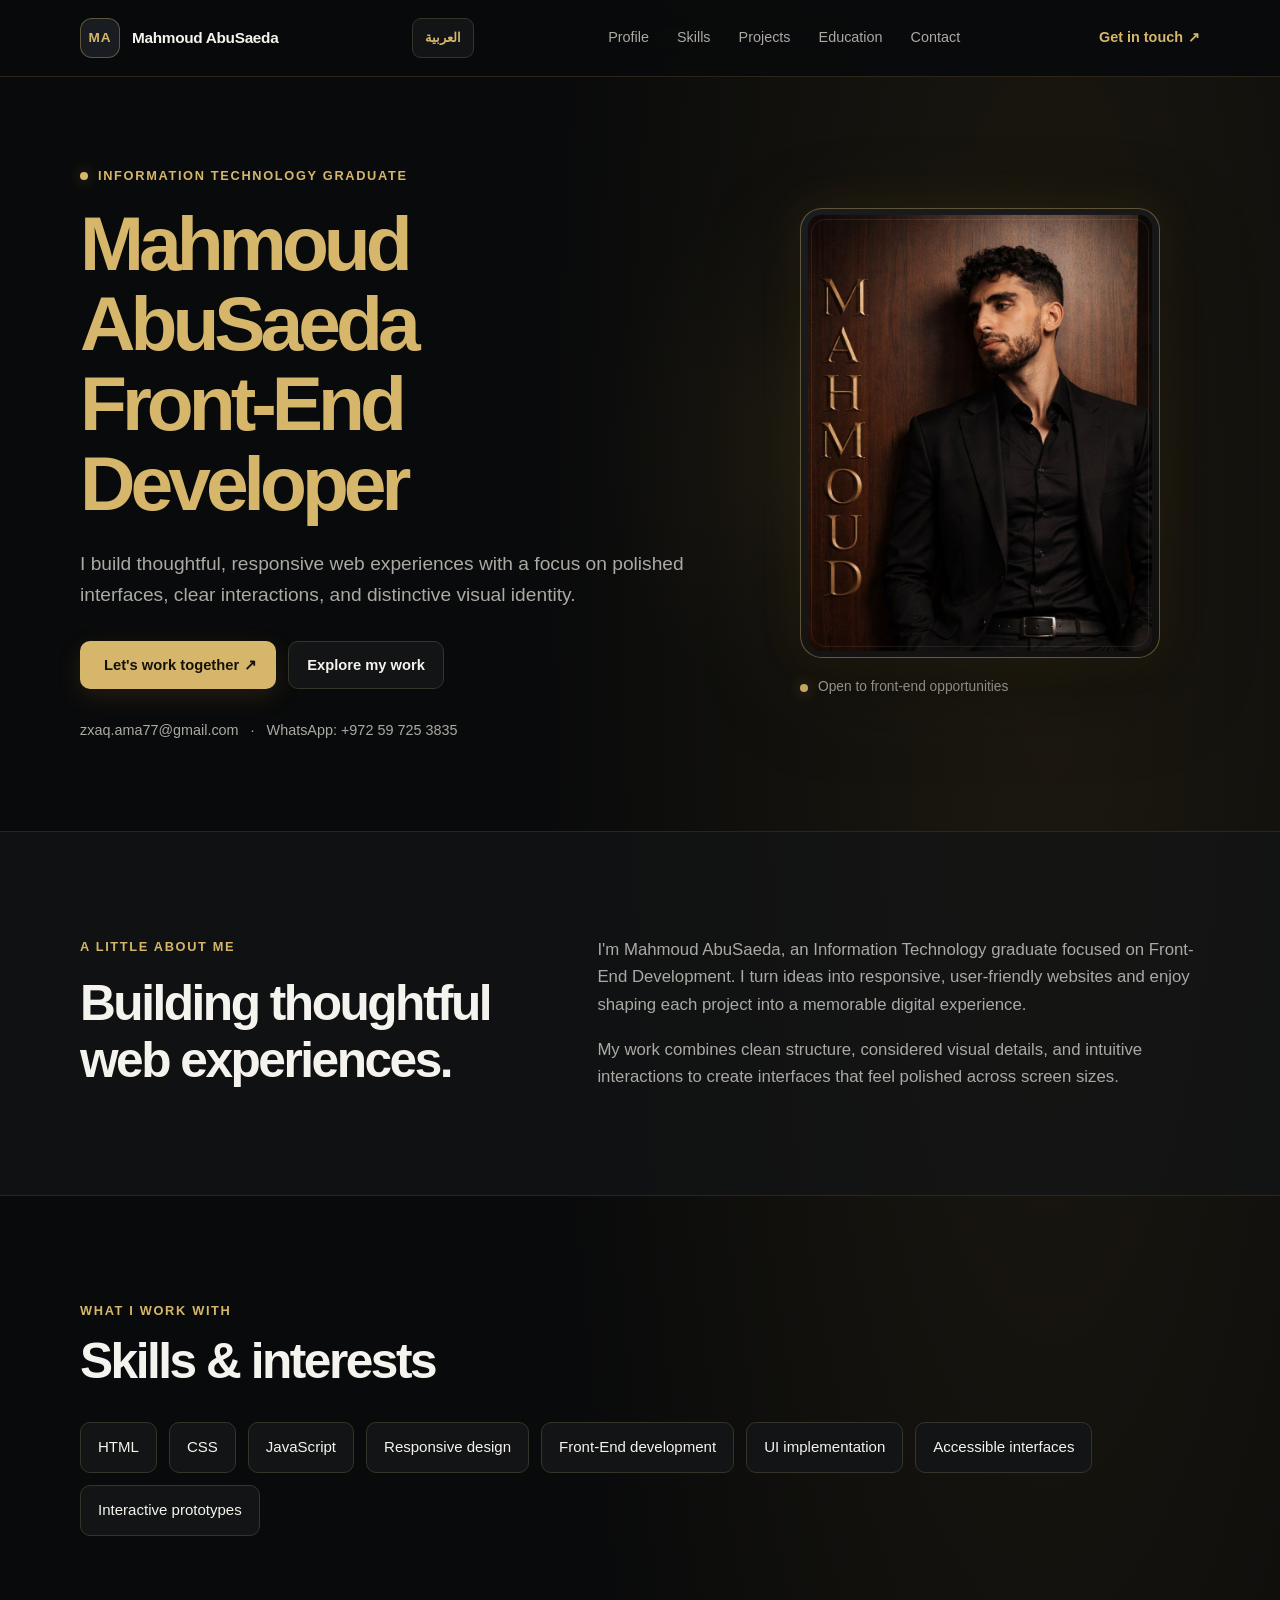
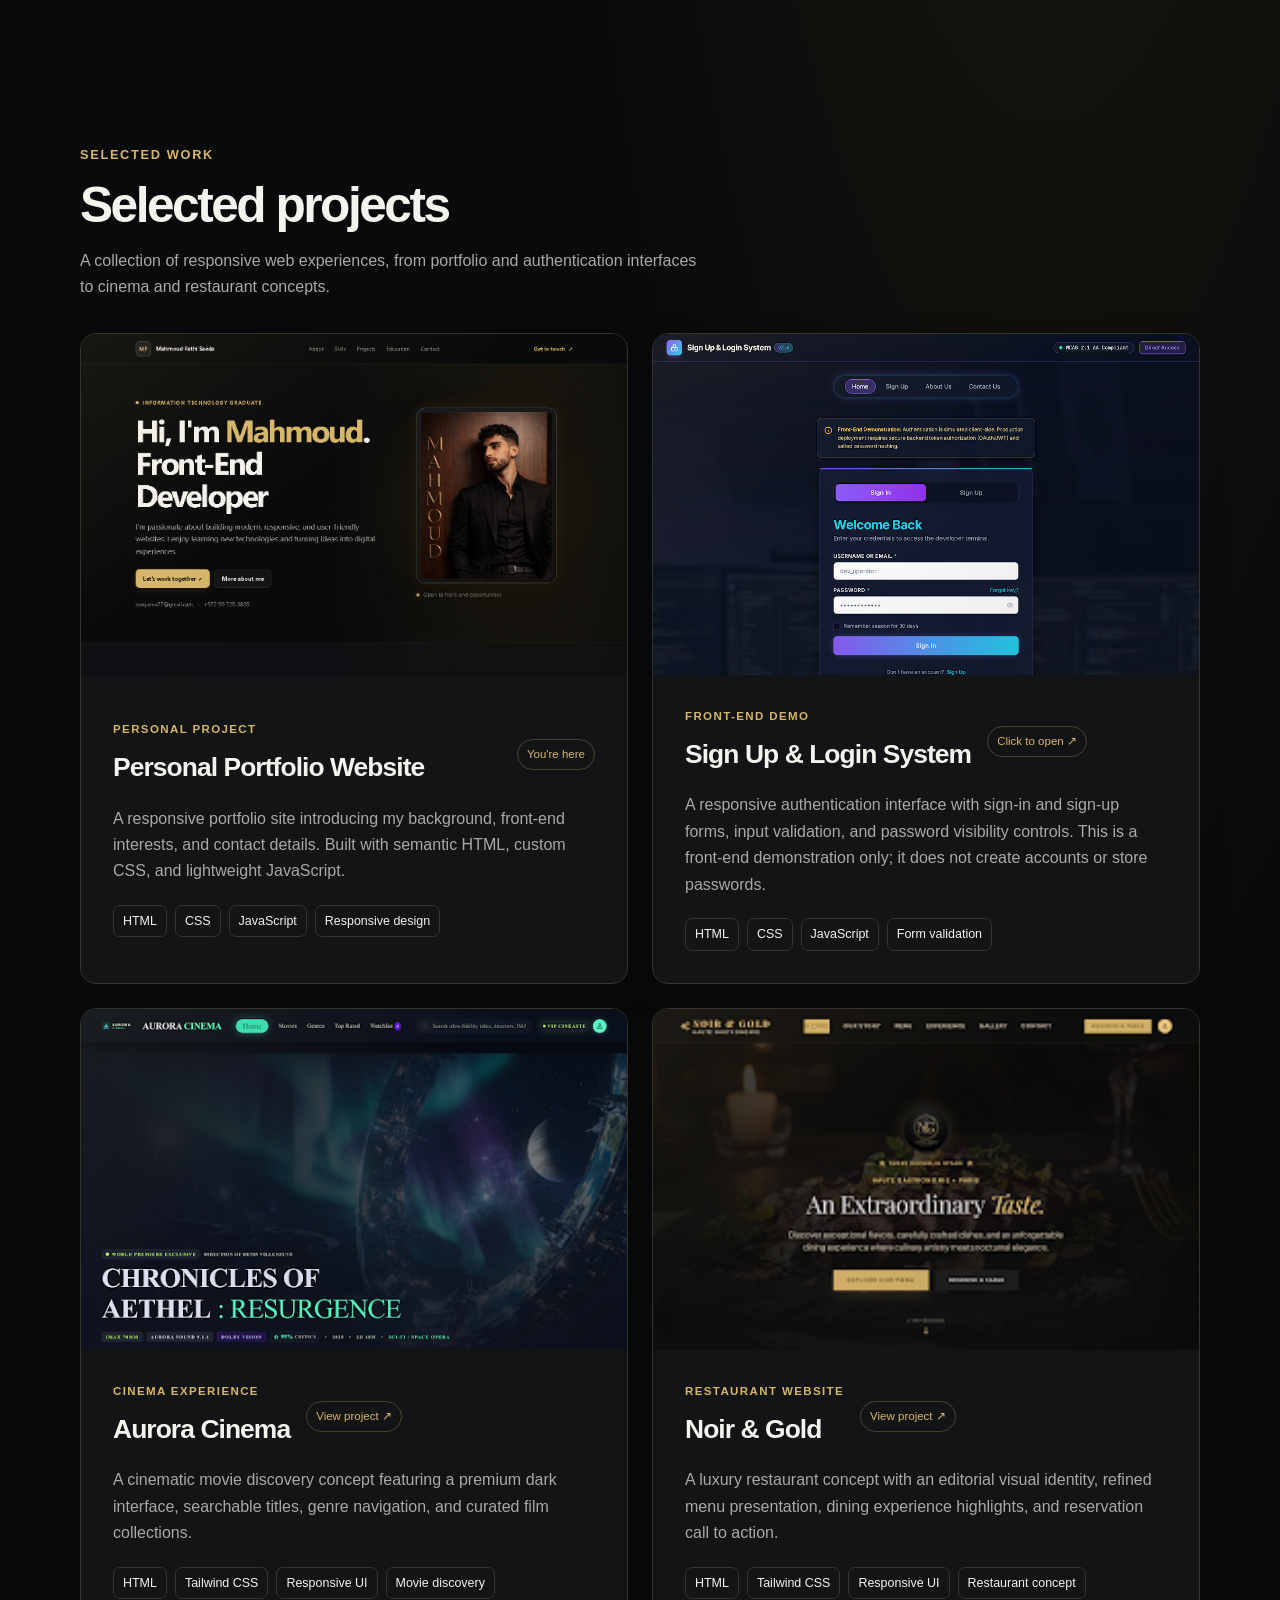
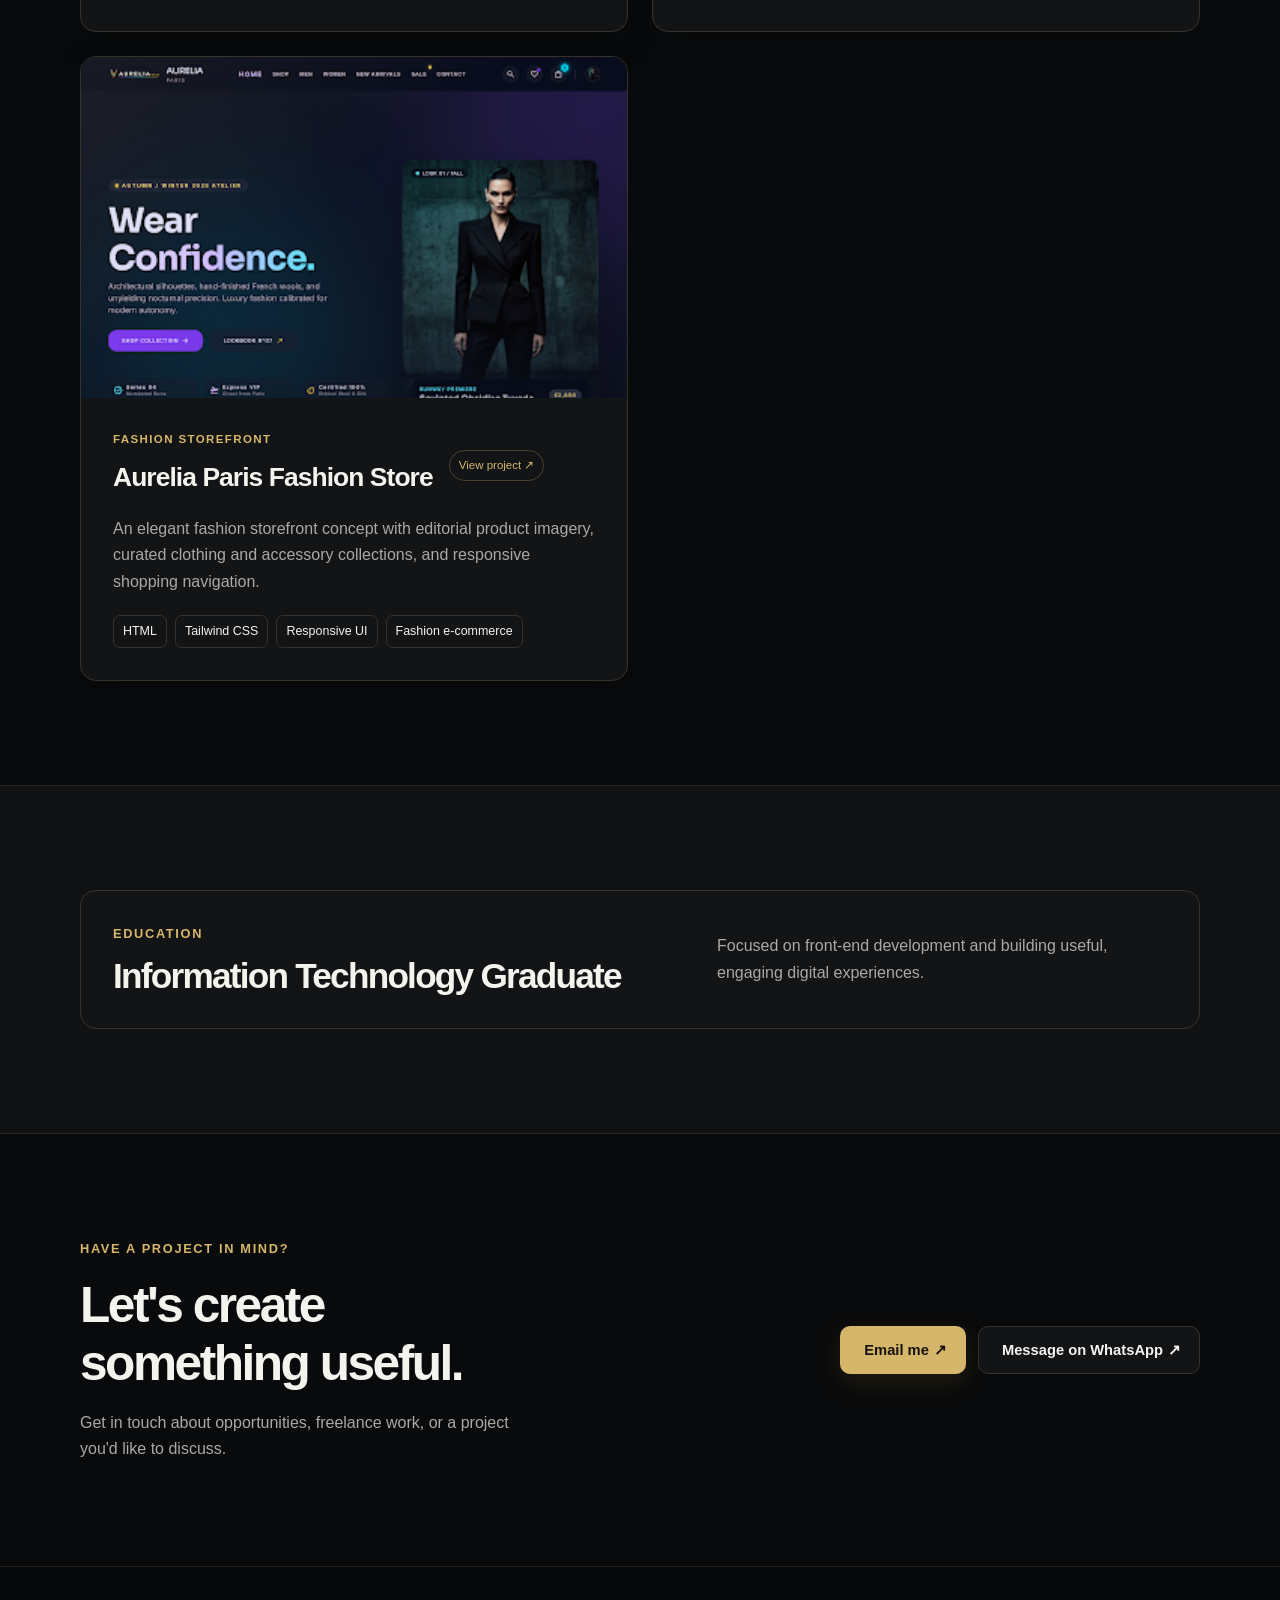
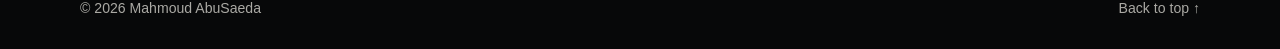
==== index.html @ c434eb02 "Add files via upload" ====
<!DOCTYPE html>
<html lang="en">
<head>
  <meta charset="utf-8">
  <meta name="viewport" content="width=device-width, initial-scale=1">
  <meta name="description" content="Portfolio and CV of Mahmoud AbuSaeda, Information Technology graduate and front-end developer.">
  <link rel="canonical" href="./">
  <meta name="theme-color" content="#090a0b">
  <title>Mahmoud AbuSaeda | Front-End Developer &amp; CV</title>
  <link rel="stylesheet" href="styles.css">
  <script src="script.js" defer></script>
</head>
<body>
  <header class="site-header">
    <div class="container header-content">
      <a class="brand" href="#home" aria-label="Mahmoud AbuSaeda, home">
        <span class="brand-mark">MA</span>
        <span class="brand-name">Mahmoud AbuSaeda</span>
      </a>

      <button class="language-toggle" id="language-toggle" type="button" aria-label="Switch language to Arabic" aria-pressed="false">العربية</button>

      <button class="menu-toggle" type="button" aria-expanded="false" aria-controls="site-navigation">
        <span class="menu-toggle-label" data-i18n="menu">Menu</span>
      </button>

      <nav class="site-navigation" id="site-navigation" aria-label="Main navigation" data-i18n-aria="navLabel">
        <a href="#about" data-i18n="navProfile">Profile</a>
        <a href="#skills" data-i18n="navSkills">Skills</a>
        <a href="#projects" data-i18n="navProjects">Projects</a>
        <a href="#education" data-i18n="navEducation">Education</a>
        <a href="#contact" data-i18n="navContact">Contact</a>
      </nav>
      <a class="header-contact" href="mailto:zxaq.ama77@gmail.com"><span data-i18n="getInTouch">Get in touch</span><span aria-hidden="true">↗</span></a>
    </div>
  </header>

  <main>
    <section class="hero section" id="home">
      <div class="container hero-layout">
        <div class="hero-copy">
          <p class="eyebrow"><span class="status-dot"></span><span data-i18n="heroEyebrow">Information Technology Graduate</span></p>
          <h1><span data-i18n="heroName">Mahmoud</span> <span data-i18n="heroSurname">AbuSaeda</span><br><span data-i18n="heroRole">Front-End Developer</span></h1>
          <p class="hero-intro">
            <span data-i18n="heroIntro">I build thoughtful, responsive web experiences with a focus on polished interfaces, clear interactions, and distinctive visual identity.</span>
          </p>
          <div class="hero-actions">
            <a class="button button-primary" href="#contact"><span data-i18n="workTogether">Let's work together</span><span aria-hidden="true">↗</span></a>
            <a class="button button-secondary" href="#projects" data-i18n="exploreWork">Explore my work</a>
          </div>
          <div class="hero-contact-links" aria-label="Contact links" data-i18n-aria="contactLinks">
            <a href="mailto:zxaq.ama77@gmail.com">zxaq.ama77@gmail.com</a>
            <span aria-hidden="true">·</span>
            <a href="https://wa.me/972597253835" target="_blank" rel="noopener noreferrer"><span data-i18n="whatsapp">WhatsApp</span>: +972 59 725 3835</a>
          </div>
        </div>

        <figure class="portrait" data-reveal>
          <div class="portrait-frame" data-image-motion>
            <img src="img/mahmoud2.jpg" alt="Portrait of Mahmoud AbuSaeda" fetchpriority="high">
          </div>
          <figcaption><span class="status-dot"></span><span data-i18n="availability">Open to front-end opportunities</span></figcaption>
        </figure>
      </div>
    </section>

    <section class="section about-section" id="about">
      <div class="container content-grid">
        <div>
          <p class="eyebrow" data-i18n="aboutEyebrow">A little about me</p>
          <h2 data-i18n="aboutHeading">Building thoughtful web experiences.</h2>
        </div>
        <div class="about-copy">
          <p data-i18n="aboutFirst">
            I'm Mahmoud AbuSaeda, an Information Technology graduate focused on
            Front-End Development. I turn ideas into responsive, user-friendly
            websites and enjoy shaping each project into a memorable digital experience.
          </p>
          <p data-i18n="aboutSecond">
            My work combines clean structure, considered visual details, and intuitive
            interactions to create interfaces that feel polished across screen sizes.
          </p>
        </div>
      </div>
    </section>

    <section class="section skills-section" id="skills">
      <div class="container">
        <div class="section-heading">
          <p class="eyebrow" data-i18n="skillsEyebrow">What I work with</p>
          <h2 data-i18n="skillsHeading">Skills &amp; interests</h2>
        </div>
        <div class="skill-list" aria-label="Skills" data-i18n-aria="skillsLabel">
          <span>HTML</span>
          <span>CSS</span>
          <span>JavaScript</span>
          <span>Responsive design</span>
          <span>Front-End development</span>
          <span>UI implementation</span>
          <span>Accessible interfaces</span>
          <span>Interactive prototypes</span>
        </div>
      </div>
    </section>

    <section class="section projects-section" id="projects">
      <div class="container">
        <div class="section-heading">
          <p class="eyebrow" data-i18n="projectsEyebrow">Selected work</p>
          <h2 data-i18n="projectsHeading">Selected projects</h2>
          <p class="section-intro" data-i18n="projectsIntro">A collection of responsive web experiences, from portfolio and authentication interfaces to cinema and restaurant concepts.</p>
        </div>
        <div class="projects-grid">
          <article class="project-card">
            <div class="project-preview" data-image-motion data-reveal>
              <img class="project-image" src="img/portfolio-preview.png" alt="Screenshot of Mahmoud's personal portfolio website" loading="lazy">
            </div>
            <div class="project-details">
              <div class="project-title-row">
                <div>
                  <p class="project-label" data-i18n="portfolioLabel">PERSONAL PROJECT</p>
                  <h3 data-i18n="portfolioTitle">Personal Portfolio Website</h3>
                </div>
                <span class="project-status" data-i18n="portfolioStatus">You're here</span>
              </div>
              <p data-i18n="portfolioDescription">
                A responsive portfolio site introducing my background, front-end interests,
                and contact details. Built with semantic HTML, custom CSS, and lightweight JavaScript.
              </p>
              <ul class="project-tags" aria-label="Technologies">
                <li>HTML</li>
                <li>CSS</li>
                <li>JavaScript</li>
                <li>Responsive design</li>
              </ul>
            </div>
          </article>

          <a class="project-card project-link" href="Sign/code.html" target="_blank" rel="noopener noreferrer" aria-label="Open the sign up and login system demo">
            <div class="project-preview" data-image-motion data-reveal>
              <img class="project-image" src="Sign/screen.png" alt="Screenshot of the sign up and login system interface" loading="lazy">
            </div>
            <div class="project-details">
              <div class="project-title-row">
                <div>
                  <p class="project-label" data-i18n="authLabel">FRONT-END DEMO</p>
                  <h3 data-i18n="authTitle">Sign Up &amp; Login System</h3>
                </div>
                <span class="project-status" data-i18n="openProject">Click to open ↗</span>
              </div>
              <p data-i18n="authDescription">
                A responsive authentication interface with sign-in and sign-up forms,
                input validation, and password visibility controls. This is a front-end
                demonstration only; it does not create accounts or store passwords.
              </p>
              <ul class="project-tags" aria-label="Technologies">
                <li>HTML</li>
                <li>CSS</li>
                <li>JavaScript</li>
                <li>Form validation</li>
              </ul>
            </div>
          </a>

          <a class="project-card project-link" href="Films/code.html" target="_blank" rel="noopener noreferrer" aria-label="Open the Aurora Cinema project">
            <div class="project-preview" data-image-motion data-reveal>
              <img class="project-image" src="Films/screen.png" alt="Screenshot of the Aurora Cinema movie discovery interface" loading="lazy">
            </div>
            <div class="project-details">
              <div class="project-title-row">
                <div>
                  <p class="project-label" data-i18n="cinemaLabel">CINEMA EXPERIENCE</p>
                  <h3 data-i18n="cinemaTitle">Aurora Cinema</h3>
                </div>
                <span class="project-status" data-i18n="viewProject">View project ↗</span>
              </div>
              <p data-i18n="cinemaDescription">
                A cinematic movie discovery concept featuring a premium dark interface,
                searchable titles, genre navigation, and curated film collections.
              </p>
              <ul class="project-tags" aria-label="Technologies">
                <li>HTML</li>
                <li>Tailwind CSS</li>
                <li>Responsive UI</li>
                <li>Movie discovery</li>
              </ul>
            </div>
          </a>

          <a class="project-card project-link" href="Resturant/noir_gold_world_class_luxury_haute_gastronomie/code.html" target="_blank" rel="noopener noreferrer" aria-label="Open the Noir and Gold restaurant project">
            <div class="project-preview" data-image-motion data-reveal>
              <img class="project-image" src="Resturant/noir_gold_world_class_luxury_haute_gastronomie/screen.png" alt="Screenshot of the Noir and Gold restaurant website" loading="lazy">
            </div>
            <div class="project-details">
              <div class="project-title-row">
                <div>
                  <p class="project-label" data-i18n="restaurantLabel">RESTAURANT WEBSITE</p>
                  <h3 data-i18n="restaurantTitle">Noir &amp; Gold</h3>
                </div>
                <span class="project-status" data-i18n="viewProject">View project ↗</span>
              </div>
              <p data-i18n="restaurantDescription">
                A luxury restaurant concept with an editorial visual identity,
                refined menu presentation, dining experience highlights, and reservation call to action.
              </p>
              <ul class="project-tags" aria-label="Technologies">
                <li>HTML</li>
                <li>Tailwind CSS</li>
                <li>Responsive UI</li>
                <li>Restaurant concept</li>
              </ul>
            </div>
          </a>

          <a class="project-card project-link" href="Online%20Clothing%20Store/aurelia_paris_haute_couture_luxury_fashion/code.html" target="_blank" rel="noopener noreferrer" aria-label="Open the Aurelia Paris fashion store project">
            <div class="project-preview" data-image-motion data-reveal>
              <img class="project-image" src="Online%20Clothing%20Store/aurelia_paris_haute_couture_luxury_fashion/screen.png" alt="Screenshot of the Aurelia Paris fashion storefront" loading="lazy">
            </div>
            <div class="project-details">
              <div class="project-title-row">
                <div>
                  <p class="project-label" data-i18n="fashionLabel">FASHION STOREFRONT</p>
                  <h3 data-i18n="fashionTitle">Aurelia Paris Fashion Store</h3>
                </div>
                <span class="project-status" data-i18n="viewProject">View project ↗</span>
              </div>
              <p data-i18n="fashionDescription">
                An elegant fashion storefront concept with editorial product imagery,
                curated clothing and accessory collections, and responsive shopping navigation.
              </p>
              <ul class="project-tags" aria-label="Technologies">
                <li>HTML</li>
                <li>Tailwind CSS</li>
                <li>Responsive UI</li>
                <li>Fashion e-commerce</li>
              </ul>
            </div>
          </a>
        </div>
      </div>
    </section>

    <section class="section education-section" id="education">
      <div class="container education-card">
        <div>
          <p class="eyebrow" data-i18n="educationEyebrow">Education</p>
          <h2 data-i18n="educationHeading">Information Technology Graduate</h2>
        </div>
        <p data-i18n="educationDescription">Focused on front-end development and building useful, engaging digital experiences.</p>
      </div>
    </section>

    <section class="section contact-section" id="contact">
      <div class="container contact-layout">
        <div>
          <p class="eyebrow" data-i18n="contactEyebrow">Have a project in mind?</p>
          <h2 data-i18n="contactHeading">Let's create something useful.</h2>
          <p data-i18n="contactDescription">Get in touch about opportunities, freelance work, or a project you'd like to discuss.</p>
        </div>
        <div class="contact-actions">
          <a class="button button-primary" href="mailto:zxaq.ama77@gmail.com"><span data-i18n="emailMe">Email me</span><span aria-hidden="true">↗</span></a>
          <a class="button button-secondary" href="https://wa.me/972597253835" target="_blank" rel="noopener noreferrer"><span data-i18n="messageWhatsapp">Message on WhatsApp</span><span aria-hidden="true">↗</span></a>
        </div>
      </div>
    </section>
  </main>

  <footer class="site-footer">
    <div class="container footer-content">
      <p>© <span id="current-year"></span> Mahmoud AbuSaeda</p>
      <a href="#home" data-i18n="backToTop">Back to top ↑</a>
    </div>
  </footer>
</body>
</html>
---- styles.css ----
:root {
  color-scheme: dark;
  --background: #090a0b;
  --surface: #121416;
  --surface-raised: #191c20;
  --surface-hover: #23272c;
  --text: #f5f3ee;
  --muted: #aaa9a4;
  --gold: #d6b66a;
  --gold-strong: #a98232;
  --border: #36332a;
  --content-width: 1120px;
}

* {
  box-sizing: border-box;
}

html {
  scroll-behavior: smooth;
  scroll-padding-top: 88px;
}

body {
  min-width: 320px;
  margin: 0;
  background:
    radial-gradient(ellipse at 82% 13%, rgba(169, 130, 50, 0.12), transparent 32rem),
    var(--background);
  color: var(--text);
  font-family: "Segoe UI", Arial, sans-serif;
  font-size: 16px;
  line-height: 1.65;
  -webkit-font-smoothing: antialiased;
}

a {
  color: inherit;
  text-decoration: none;
}

a:focus-visible,
button:focus-visible {
  outline: 3px solid var(--gold);
  outline-offset: 4px;
}

.container {
  width: min(var(--content-width), calc(100% - 48px));
  margin-inline: auto;
}

.site-header {
  position: sticky;
  z-index: 10;
  top: 0;
  border-bottom: 1px solid rgba(214, 182, 106, 0.16);
  background: rgba(9, 10, 11, 0.92);
  backdrop-filter: blur(16px);
}

.header-content {
  display: flex;
  min-height: 76px;
  align-items: center;
  justify-content: space-between;
  gap: 28px;
}

.brand {
  display: inline-flex;
  align-items: center;
  gap: 12px;
  font-size: 0.96rem;
  font-weight: 700;
  letter-spacing: -0.02em;
}

.brand-mark {
  display: grid;
  width: 40px;
  height: 40px;
  place-items: center;
  border: 1px solid rgba(214, 182, 106, 0.38);
  border-radius: 12px;
  background: var(--surface-raised);
  color: var(--gold);
  font-size: 0.85rem;
  letter-spacing: 0.06em;
}

.site-navigation {
  display: flex;
  align-items: center;
  gap: 28px;
  color: var(--muted);
  font-size: 0.9rem;
}

.site-navigation a,
.site-footer a {
  transition: color 160ms ease;
}

.site-navigation a:hover,
.site-footer a:hover {
  color: var(--gold);
}

.header-contact {
  color: var(--gold);
  font-size: 0.9rem;
  font-weight: 650;
}

.header-contact span,
.button span {
  margin-left: 5px;
}

.menu-toggle {
  display: none;
}

.language-toggle {
  flex: 0 0 auto;
  padding: 8px 12px;
  border: 1px solid var(--border);
  border-radius: 9px;
  background: var(--surface);
  color: var(--gold);
  font: inherit;
  font-size: 0.84rem;
  font-weight: 650;
  cursor: pointer;
  transition: border-color 160ms ease, background-color 160ms ease;
}

.language-toggle:hover {
  border-color: var(--gold);
  background: var(--surface-raised);
}

.section {
  padding-block: 104px;
}

.hero {
  position: relative;
  isolation: isolate;
  min-height: 620px;
  display: grid;
  align-items: center;
  padding-block: 88px;
}

.hero::before {
  position: absolute;
  z-index: -1;
  top: 8%;
  right: 5%;
  width: min(50vw, 620px);
  aspect-ratio: 1;
  border-radius: 50%;
  background: radial-gradient(circle, rgba(214, 182, 106, 0.13), rgba(169, 130, 50, 0.045) 42%, transparent 70%);
  content: "";
  pointer-events: none;
}

.hero-layout {
  display: grid;
  grid-template-columns: minmax(0, 1.25fr) minmax(280px, 0.75fr);
  align-items: center;
  gap: 80px;
}

.hero-copy {
  max-width: 680px;
}

.eyebrow {
  display: flex;
  align-items: center;
  gap: 10px;
  margin: 0 0 18px;
  color: var(--gold);
  font-size: 0.8rem;
  font-weight: 650;
  letter-spacing: 0.13em;
  text-transform: uppercase;
}

.status-dot {
  width: 8px;
  height: 8px;
  flex: 0 0 auto;
  border-radius: 50%;
  background: var(--gold);
  box-shadow: 0 0 14px rgba(214, 182, 106, 0.4);
}

h1,
h2,
p,
figure {
  margin-top: 0;
}

h1,
h2 {
  text-wrap: balance;
}

h1 {
  margin-bottom: 24px;
  font-size: clamp(2.8rem, 6vw, 5rem);
  font-weight: 750;
  letter-spacing: -0.065em;
  line-height: 1.04;
}

h1 span {
  color: var(--gold);
}

.hero-intro {
  max-width: 620px;
  margin-bottom: 30px;
  color: var(--muted);
  font-size: clamp(1.05rem, 2vw, 1.2rem);
}

.hero-actions,
.contact-actions {
  display: flex;
  flex-wrap: wrap;
  gap: 12px;
}

.button {
  display: inline-flex;
  min-height: 48px;
  align-items: center;
  justify-content: center;
  padding: 0 18px;
  border: 1px solid transparent;
  border-radius: 10px;
  font-size: 0.92rem;
  font-weight: 650;
  transition: transform 160ms ease, background-color 160ms ease, border-color 160ms ease;
}

.button:hover {
  transform: translateY(-2px);
}

.button-primary {
  background: var(--gold);
  color: #15120b;
  box-shadow: 0 8px 24px rgba(169, 130, 50, 0.16);
}

.button-primary:hover {
  background: #e2c77f;
  box-shadow: 0 10px 30px rgba(214, 182, 106, 0.28);
}

.button-secondary {
  border-color: var(--border);
  background: var(--surface);
  color: var(--text);
}

.button-secondary:hover {
  border-color: var(--gold);
  background: var(--surface-raised);
}

.hero-contact-links {
  display: flex;
  flex-wrap: wrap;
  align-items: center;
  gap: 12px;
  margin-top: 30px;
  color: var(--muted);
  font-size: 0.9rem;
}

.hero-contact-links a:hover {
  color: var(--gold);
}

.portrait {
  width: min(100%, 360px);
  justify-self: end;
  margin-bottom: 0;
}

.portrait-frame {
  position: relative;
  overflow: hidden;
  aspect-ratio: 4 / 5;
  padding: 10px;
  border: 1px solid rgba(214, 182, 106, 0.4);
  border-radius: 22px;
  background: linear-gradient(145deg, var(--surface-raised), #11100d);
  box-shadow: 0 28px 90px rgba(0, 0, 0, 0.35), 0 0 44px rgba(169, 130, 50, 0.12);
  transition: box-shadow 200ms ease, transform 200ms ease;
}

.portrait-frame:hover {
  transform: translateY(-3px);
  box-shadow: 0 32px 96px rgba(0, 0, 0, 0.4), 0 0 58px rgba(214, 182, 106, 0.2);
}

.portrait-frame::before {
  position: absolute;
  z-index: 1;
  inset: 10px;
  border: 1px solid rgba(255, 255, 255, 0.08);
  border-radius: 14px;
  content: "";
  pointer-events: none;
}

.portrait img {
  width: 100%;
  height: 100%;
  border-radius: 14px;
  object-fit: cover;
  object-position: center 32%;
  transform: translate(var(--image-x, 0), var(--image-y, 0)) scale(1.02);
  transition: transform 240ms ease;
}

.portrait figcaption {
  display: flex;
  align-items: center;
  gap: 10px;
  margin-top: 18px;
  color: var(--muted);
  font-size: 0.86rem;
}

.about-section,
.education-section {
  border-top: 1px solid rgba(214, 182, 106, 0.12);
  border-bottom: 1px solid rgba(214, 182, 106, 0.12);
  background: rgba(18, 20, 22, 0.72);
}

.content-grid,
.contact-layout {
  display: grid;
  grid-template-columns: 0.85fr 1.15fr;
  align-items: start;
  gap: 72px;
}

h2 {
  margin-bottom: 0;
  font-size: clamp(2rem, 4vw, 3.1rem);
  font-weight: 700;
  letter-spacing: -0.05em;
  line-height: 1.15;
}

.about-copy {
  color: var(--muted);
  font-size: 1.05rem;
}

.about-copy p:last-child {
  margin-bottom: 0;
}

.section-heading {
  margin-bottom: 32px;
}

.section-heading .eyebrow {
  margin-bottom: 12px;
}

.section-intro {
  max-width: 620px;
  margin: 14px 0 0;
  color: var(--muted);
}

.projects-grid {
  display: grid;
  grid-template-columns: repeat(auto-fit, minmax(min(100%, 440px), 1fr));
  align-items: stretch;
  gap: 24px;
}

.project-card {
  display: grid;
  grid-template-columns: minmax(0, 1fr);
  grid-template-rows: auto 1fr;
  overflow: hidden;
  border: 1px solid var(--border);
  border-radius: 16px;
  background: var(--surface);
  box-shadow: 0 10px 32px rgba(0, 0, 0, 0.14);
  transition: border-color 180ms ease, box-shadow 180ms ease, transform 180ms ease;
}

.project-card:hover {
  transform: translateY(-3px);
  border-color: rgba(214, 182, 106, 0.48);
  box-shadow: 0 16px 44px rgba(0, 0, 0, 0.24), 0 0 28px rgba(169, 130, 50, 0.1);
}

.project-link {
  color: inherit;
  text-decoration: none;
}

.project-link:focus-visible {
  outline: 3px solid var(--gold);
  outline-offset: 4px;
}

.project-preview {
  position: relative;
  overflow: hidden;
  aspect-ratio: 16 / 10;
  background: #121416;
}

.project-preview::after {
  position: absolute;
  inset: 0;
  background: linear-gradient(145deg, rgba(214, 182, 106, 0.08), transparent 42%, rgba(0, 0, 0, 0.12));
  content: "";
  pointer-events: none;
}

.project-image {
  display: block;
  width: 100%;
  height: 100%;
  object-fit: cover;
  object-position: top center;
  transform: translate(var(--image-x, 0), var(--image-y, 0));
  transition: transform 250ms ease;
}

.project-card:hover .project-image {
  transform: translate(var(--image-x, 0), var(--image-y, 0)) scale(1.025);
}

body.has-motion [data-reveal] {
  opacity: 0;
  transform: translateY(22px);
  transition: opacity 500ms ease, transform 500ms ease;
}

body.has-motion [data-reveal].is-visible {
  opacity: 1;
  transform: translateY(0);
}

.project-details {
  align-self: center;
  padding: 32px;
}

.project-link .project-details {
  display: flex;
  flex-direction: column;
  align-items: flex-start;
}

.project-link .project-tags {
  margin-top: auto;
}

.project-title-row {
  display: flex;
  align-items: center;
  justify-content: space-between;
  gap: 16px;
}

.project-label {
  margin: 0 0 7px;
  color: var(--gold);
  font-size: 0.72rem;
  font-weight: 650;
  letter-spacing: 0.12em;
}

.project-details h3 {
  margin: 0;
  font-size: clamp(1.25rem, 2.5vw, 1.65rem);
  letter-spacing: -0.035em;
}

.project-status {
  flex: 0 0 auto;
  padding: 5px 9px;
  border: 1px solid rgba(214, 182, 106, 0.28);
  border-radius: 999px;
  color: var(--gold);
  font-size: 0.72rem;
}

.project-details > p {
  margin: 16px 0 20px;
  color: var(--muted);
}

.project-tags {
  display: flex;
  flex-wrap: wrap;
  gap: 8px;
  margin: 0;
  padding: 0;
  list-style: none;
}

.project-tags li {
  padding: 5px 9px;
  border: 1px solid var(--border);
  border-radius: 7px;
  color: var(--text);
  font-size: 0.78rem;
}

.skill-list {
  display: flex;
  flex-wrap: wrap;
  gap: 12px;
}

.skill-list span {
  padding: 12px 17px;
  border: 1px solid var(--border);
  border-radius: 10px;
  background: var(--surface);
  color: var(--text);
  font-size: 0.94rem;
}

.education-card {
  display: flex;
  align-items: center;
  justify-content: space-between;
  gap: 36px;
  padding: 32px;
  border: 1px solid var(--border);
  border-radius: 16px;
  background: var(--surface);
}

.education-card .eyebrow {
  margin-bottom: 12px;
}

.education-card h2 {
  font-size: clamp(1.6rem, 3vw, 2.2rem);
}

.education-card > p {
  max-width: 450px;
  margin-bottom: 0;
  color: var(--muted);
}

.contact-layout {
  align-items: center;
}

.contact-layout > div:first-child > p:last-child {
  max-width: 560px;
  margin: 18px 0 0;
  color: var(--muted);
}

.contact-actions {
  justify-content: flex-end;
}

.site-footer {
  border-top: 1px solid rgba(214, 182, 106, 0.14);
  background: #070809;
}

.footer-content {
  display: flex;
  min-height: 82px;
  align-items: center;
  justify-content: space-between;
  gap: 20px;
  color: var(--muted);
  font-size: 0.88rem;
}

.footer-content p {
  margin: 0;
}

.menu-toggle-label {
  font: inherit;
}

@media (max-width: 860px) {
  .container {
    width: min(100% - 40px, var(--content-width));
  }

  .header-content {
    min-height: 68px;
    gap: 10px;
  }

  .brand {
    font-size: 0.86rem;
  }

  .header-contact {
    display: none;
  }

  .menu-toggle {
    display: inline-flex;
    align-items: center;
    padding: 8px 12px;
    border: 1px solid var(--border);
    border-radius: 8px;
    background: var(--surface);
    color: var(--text);
    cursor: pointer;
  }

  .site-navigation {
    position: absolute;
    top: calc(100% + 1px);
    right: 20px;
    left: 20px;
    display: none;
    align-items: stretch;
    gap: 0;
    padding: 8px;
    border: 1px solid var(--border);
    border-radius: 12px;
    background: var(--surface);
    box-shadow: 0 18px 42px rgba(0, 0, 0, 0.35);
  }

  .site-navigation.is-open {
    display: flex;
    flex-direction: column;
  }

  .site-navigation a {
    padding: 11px 12px;
  }

  .site-navigation a + a {
    border-top: 1px solid rgba(214, 182, 106, 0.12);
  }

  .section {
    padding-block: 76px;
  }

  .hero {
    min-height: auto;
    padding-block: 64px;
  }

  .hero-layout {
    grid-template-columns: 1fr;
    gap: 48px;
  }

  .portrait {
    width: min(78%, 360px);
    justify-self: center;
  }

  .content-grid,
  .contact-layout {
    grid-template-columns: 1fr;
    gap: 28px;
  }

  .project-card {
    grid-template-columns: 1fr;
  }

  .project-details {
    padding: 24px;
  }

  .contact-actions {
    justify-content: flex-start;
  }

  .education-card {
    align-items: flex-start;
    flex-direction: column;
    gap: 18px;
    padding: 24px;
  }
}

@media (max-width: 480px) {
  .container {
    width: calc(100% - 32px);
  }

  .brand {
    gap: 9px;
    font-size: 0.72rem;
  }

  .brand-name {
    display: none;
  }

  .brand-mark {
    width: 36px;
    height: 36px;
  }

  .language-toggle,
  .menu-toggle {
    padding: 7px 9px;
    font-size: 0.78rem;
  }

  .section {
    padding-block: 60px;
  }

  .hero {
    padding-block: 52px;
  }

  .hero-actions,
  .contact-actions {
    align-items: stretch;
    flex-direction: column;
  }

  .button {
    width: 100%;
  }

  .hero-contact-links {
    font-size: 0.82rem;
  }

  .portrait {
    width: min(88%, 340px);
  }

  .footer-content {
    min-height: 76px;
  }
}

html[dir="rtl"] body {
  font-family: Tahoma, "Segoe UI", Arial, sans-serif;
}

html[dir="rtl"] h1,
html[dir="rtl"] h2,
html[dir="rtl"] h3,
html[dir="rtl"] .eyebrow,
html[dir="rtl"] .project-label {
  letter-spacing: normal;
}

html[dir="rtl"] .header-contact span + span,
html[dir="rtl"] .button span + span {
  margin-right: 5px;
  margin-left: 0;
}

html[dir="rtl"] .contact-actions {
  justify-content: flex-start;
}

@media (prefers-reduced-motion: reduce) {
  *,
  *::before,
  *::after {
    scroll-behavior: auto !important;
    animation-duration: 0.01ms !important;
    animation-iteration-count: 1 !important;
    transition-duration: 0.01ms !important;
  }
}
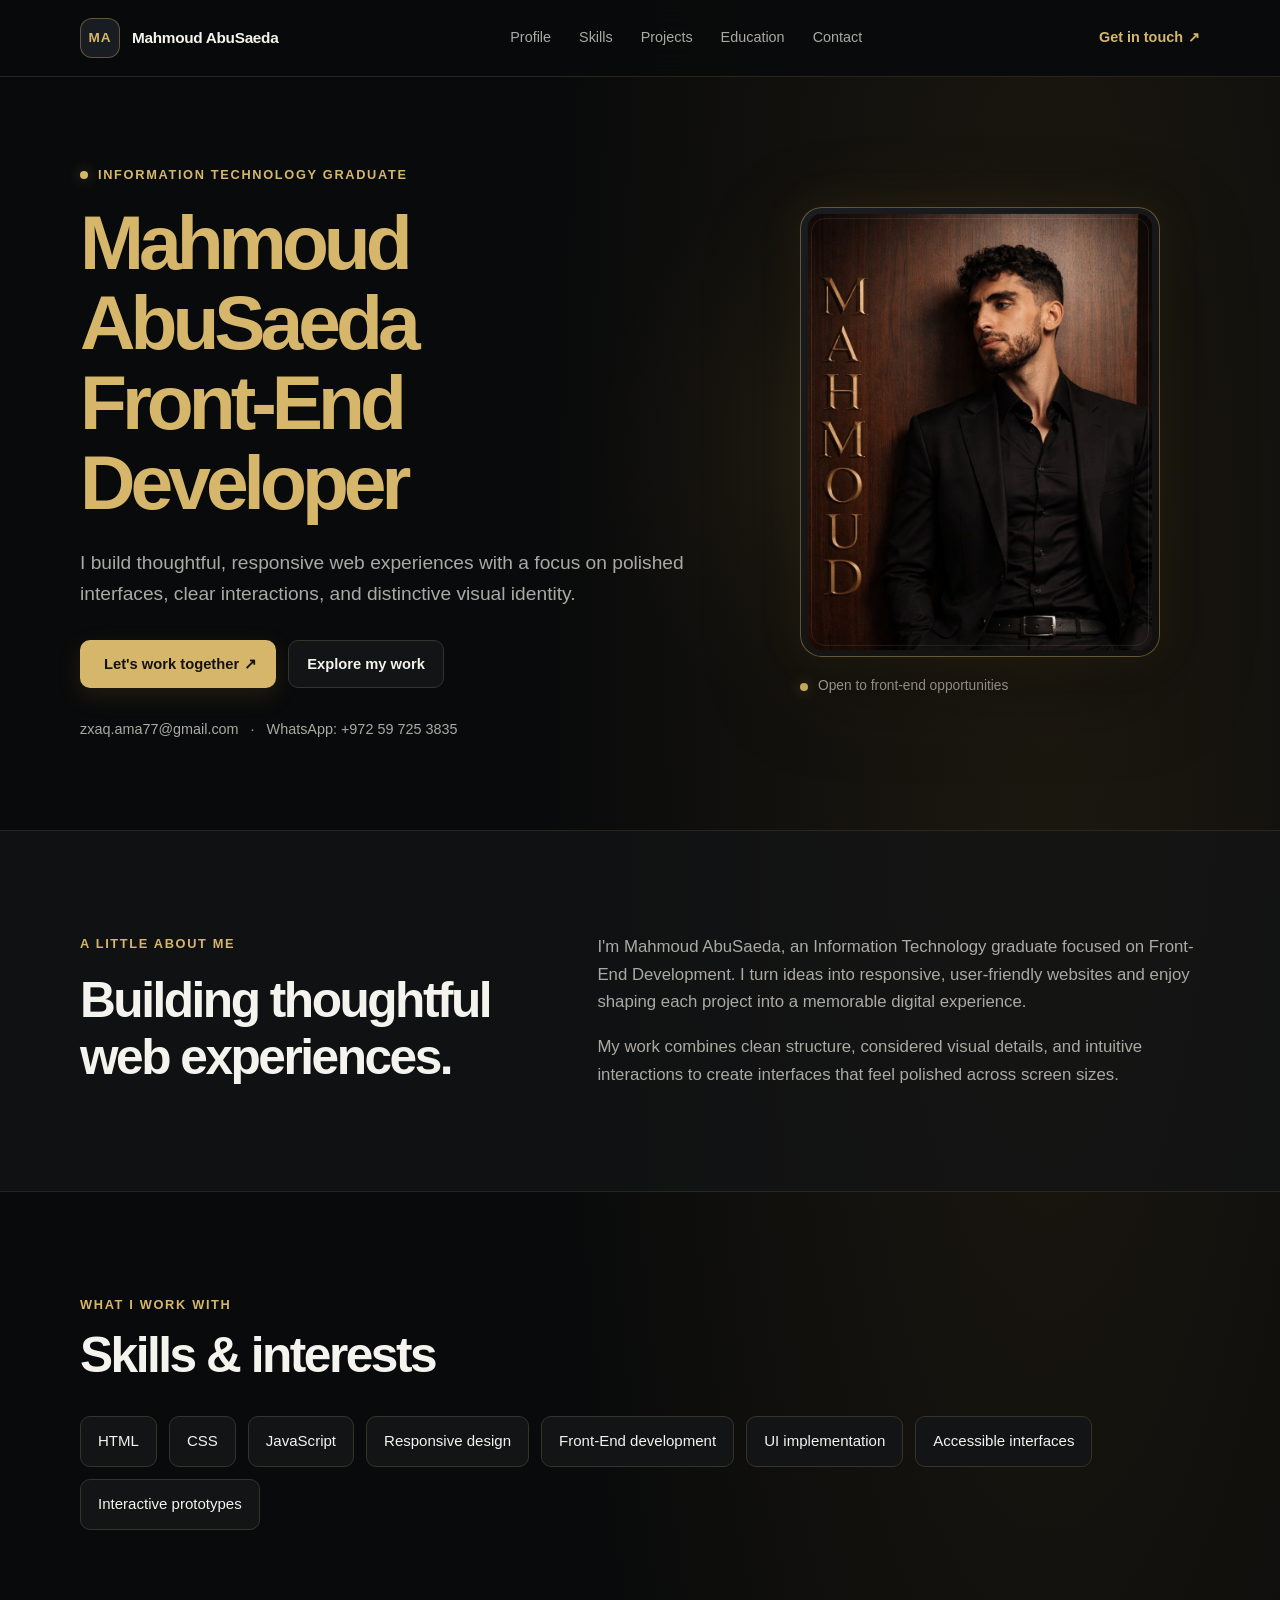
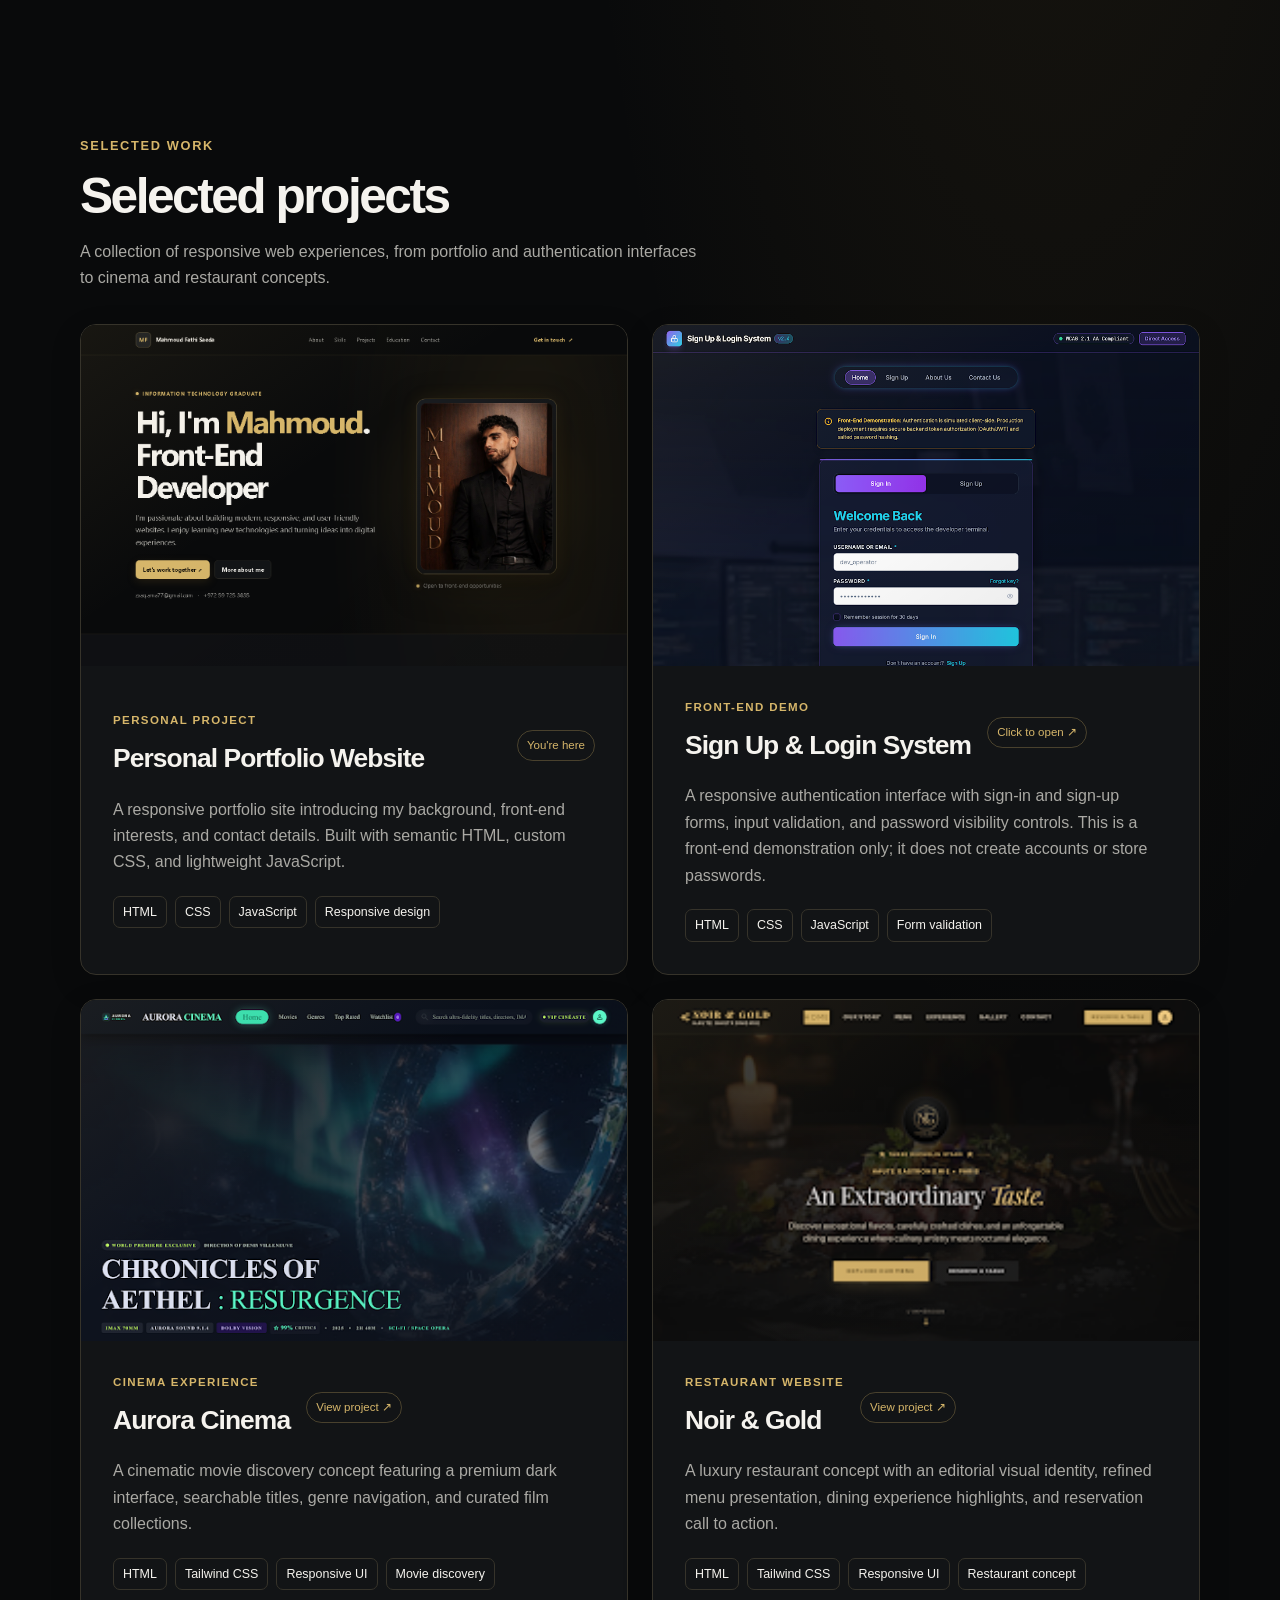
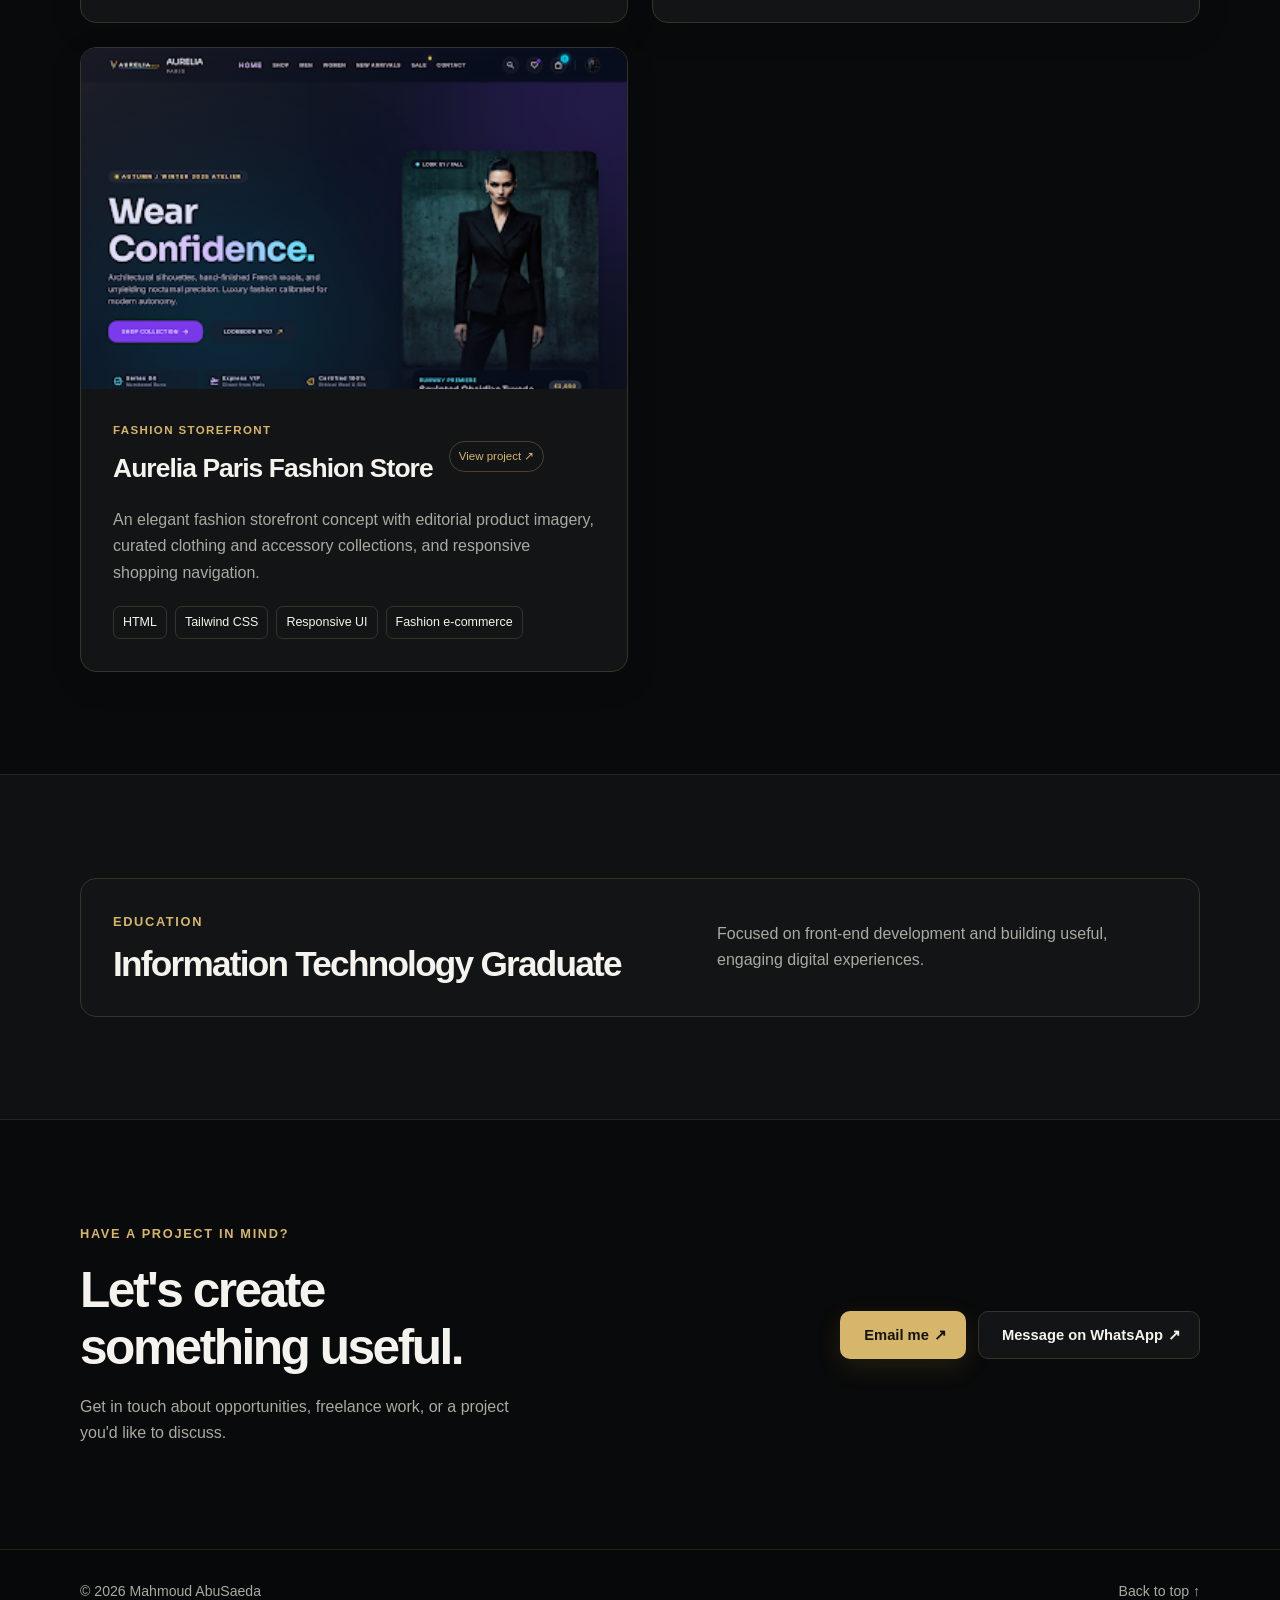
==== commit 401cd96a: "Add files via upload" ====
--- a/index.html
+++ b/index.html
@@ -18,20 +18,18 @@
         <span class="brand-name">Mahmoud AbuSaeda</span>
       </a>
 
-      <button class="language-toggle" id="language-toggle" type="button" aria-label="Switch language to Arabic" aria-pressed="false">العربية</button>
-
       <button class="menu-toggle" type="button" aria-expanded="false" aria-controls="site-navigation">
-        <span class="menu-toggle-label" data-i18n="menu">Menu</span>
+        <span class="menu-toggle-label">Menu</span>
       </button>
 
-      <nav class="site-navigation" id="site-navigation" aria-label="Main navigation" data-i18n-aria="navLabel">
-        <a href="#about" data-i18n="navProfile">Profile</a>
-        <a href="#skills" data-i18n="navSkills">Skills</a>
-        <a href="#projects" data-i18n="navProjects">Projects</a>
-        <a href="#education" data-i18n="navEducation">Education</a>
-        <a href="#contact" data-i18n="navContact">Contact</a>
+      <nav class="site-navigation" id="site-navigation" aria-label="Main navigation">
+        <a href="#about">Profile</a>
+        <a href="#skills">Skills</a>
+        <a href="#projects">Projects</a>
+        <a href="#education">Education</a>
+        <a href="#contact">Contact</a>
       </nav>
-      <a class="header-contact" href="mailto:zxaq.ama77@gmail.com"><span data-i18n="getInTouch">Get in touch</span><span aria-hidden="true">↗</span></a>
+      <a class="header-contact" href="mailto:zxaq.ama77@gmail.com"><span>Get in touch</span><span aria-hidden="true">↗</span></a>
     </div>
   </header>
 
@@ -39,19 +37,19 @@
     <section class="hero section" id="home">
       <div class="container hero-layout">
         <div class="hero-copy">
-          <p class="eyebrow"><span class="status-dot"></span><span data-i18n="heroEyebrow">Information Technology Graduate</span></p>
-          <h1><span data-i18n="heroName">Mahmoud</span> <span data-i18n="heroSurname">AbuSaeda</span><br><span data-i18n="heroRole">Front-End Developer</span></h1>
+          <p class="eyebrow"><span class="status-dot"></span><span>Information Technology Graduate</span></p>
+          <h1><span>Mahmoud</span> <span>AbuSaeda</span><br><span>Front-End Developer</span></h1>
           <p class="hero-intro">
-            <span data-i18n="heroIntro">I build thoughtful, responsive web experiences with a focus on polished interfaces, clear interactions, and distinctive visual identity.</span>
+            <span>I build thoughtful, responsive web experiences with a focus on polished interfaces, clear interactions, and distinctive visual identity.</span>
           </p>
           <div class="hero-actions">
-            <a class="button button-primary" href="#contact"><span data-i18n="workTogether">Let's work together</span><span aria-hidden="true">↗</span></a>
-            <a class="button button-secondary" href="#projects" data-i18n="exploreWork">Explore my work</a>
+            <a class="button button-primary" href="#contact"><span>Let's work together</span><span aria-hidden="true">↗</span></a>
+            <a class="button button-secondary" href="#projects">Explore my work</a>
           </div>
-          <div class="hero-contact-links" aria-label="Contact links" data-i18n-aria="contactLinks">
+          <div class="hero-contact-links" aria-label="Contact links">
             <a href="mailto:zxaq.ama77@gmail.com">zxaq.ama77@gmail.com</a>
             <span aria-hidden="true">·</span>
-            <a href="https://wa.me/972597253835" target="_blank" rel="noopener noreferrer"><span data-i18n="whatsapp">WhatsApp</span>: +972 59 725 3835</a>
+            <a href="https://wa.me/972597253835" target="_blank" rel="noopener noreferrer"><span>WhatsApp</span>: +972 59 725 3835</a>
           </div>
         </div>
 
@@ -59,7 +57,7 @@
           <div class="portrait-frame" data-image-motion>
             <img src="img/mahmoud2.jpg" alt="Portrait of Mahmoud AbuSaeda" fetchpriority="high">
           </div>
-          <figcaption><span class="status-dot"></span><span data-i18n="availability">Open to front-end opportunities</span></figcaption>
+          <figcaption><span class="status-dot"></span><span>Open to front-end opportunities</span></figcaption>
         </figure>
       </div>
     </section>
@@ -67,16 +65,16 @@
     <section class="section about-section" id="about">
       <div class="container content-grid">
         <div>
-          <p class="eyebrow" data-i18n="aboutEyebrow">A little about me</p>
-          <h2 data-i18n="aboutHeading">Building thoughtful web experiences.</h2>
+          <p class="eyebrow">A little about me</p>
+          <h2>Building thoughtful web experiences.</h2>
         </div>
         <div class="about-copy">
-          <p data-i18n="aboutFirst">
+          <p>
             I'm Mahmoud AbuSaeda, an Information Technology graduate focused on
             Front-End Development. I turn ideas into responsive, user-friendly
             websites and enjoy shaping each project into a memorable digital experience.
           </p>
-          <p data-i18n="aboutSecond">
+          <p>
             My work combines clean structure, considered visual details, and intuitive
             interactions to create interfaces that feel polished across screen sizes.
           </p>
@@ -87,10 +85,10 @@
     <section class="section skills-section" id="skills">
       <div class="container">
         <div class="section-heading">
-          <p class="eyebrow" data-i18n="skillsEyebrow">What I work with</p>
-          <h2 data-i18n="skillsHeading">Skills &amp; interests</h2>
-        </div>
-        <div class="skill-list" aria-label="Skills" data-i18n-aria="skillsLabel">
+          <p class="eyebrow">What I work with</p>
+          <h2>Skills &amp; interests</h2>
+        </div>
+        <div class="skill-list" aria-label="Skills">
           <span>HTML</span>
           <span>CSS</span>
           <span>JavaScript</span>
@@ -106,9 +104,9 @@
     <section class="section projects-section" id="projects">
       <div class="container">
         <div class="section-heading">
-          <p class="eyebrow" data-i18n="projectsEyebrow">Selected work</p>
-          <h2 data-i18n="projectsHeading">Selected projects</h2>
-          <p class="section-intro" data-i18n="projectsIntro">A collection of responsive web experiences, from portfolio and authentication interfaces to cinema and restaurant concepts.</p>
+          <p class="eyebrow">Selected work</p>
+          <h2>Selected projects</h2>
+          <p class="section-intro">A collection of responsive web experiences, from portfolio and authentication interfaces to cinema and restaurant concepts.</p>
         </div>
         <div class="projects-grid">
           <article class="project-card">
@@ -118,12 +116,12 @@
             <div class="project-details">
               <div class="project-title-row">
                 <div>
-                  <p class="project-label" data-i18n="portfolioLabel">PERSONAL PROJECT</p>
-                  <h3 data-i18n="portfolioTitle">Personal Portfolio Website</h3>
-                </div>
-                <span class="project-status" data-i18n="portfolioStatus">You're here</span>
-              </div>
-              <p data-i18n="portfolioDescription">
+                  <p class="project-label">PERSONAL PROJECT</p>
+                  <h3>Personal Portfolio Website</h3>
+                </div>
+                <span class="project-status">You're here</span>
+              </div>
+              <p>
                 A responsive portfolio site introducing my background, front-end interests,
                 and contact details. Built with semantic HTML, custom CSS, and lightweight JavaScript.
               </p>
@@ -143,12 +141,12 @@
             <div class="project-details">
               <div class="project-title-row">
                 <div>
-                  <p class="project-label" data-i18n="authLabel">FRONT-END DEMO</p>
-                  <h3 data-i18n="authTitle">Sign Up &amp; Login System</h3>
-                </div>
-                <span class="project-status" data-i18n="openProject">Click to open ↗</span>
-              </div>
-              <p data-i18n="authDescription">
+                  <p class="project-label">FRONT-END DEMO</p>
+                  <h3>Sign Up &amp; Login System</h3>
+                </div>
+                <span class="project-status">Click to open ↗</span>
+              </div>
+              <p>
                 A responsive authentication interface with sign-in and sign-up forms,
                 input validation, and password visibility controls. This is a front-end
                 demonstration only; it does not create accounts or store passwords.
@@ -169,12 +167,12 @@
             <div class="project-details">
               <div class="project-title-row">
                 <div>
-                  <p class="project-label" data-i18n="cinemaLabel">CINEMA EXPERIENCE</p>
-                  <h3 data-i18n="cinemaTitle">Aurora Cinema</h3>
-                </div>
-                <span class="project-status" data-i18n="viewProject">View project ↗</span>
-              </div>
-              <p data-i18n="cinemaDescription">
+                  <p class="project-label">CINEMA EXPERIENCE</p>
+                  <h3>Aurora Cinema</h3>
+                </div>
+                <span class="project-status">View project ↗</span>
+              </div>
+              <p>
                 A cinematic movie discovery concept featuring a premium dark interface,
                 searchable titles, genre navigation, and curated film collections.
               </p>
@@ -194,12 +192,12 @@
             <div class="project-details">
               <div class="project-title-row">
                 <div>
-                  <p class="project-label" data-i18n="restaurantLabel">RESTAURANT WEBSITE</p>
-                  <h3 data-i18n="restaurantTitle">Noir &amp; Gold</h3>
-                </div>
-                <span class="project-status" data-i18n="viewProject">View project ↗</span>
-              </div>
-              <p data-i18n="restaurantDescription">
+                  <p class="project-label">RESTAURANT WEBSITE</p>
+                  <h3>Noir &amp; Gold</h3>
+                </div>
+                <span class="project-status">View project ↗</span>
+              </div>
+              <p>
                 A luxury restaurant concept with an editorial visual identity,
                 refined menu presentation, dining experience highlights, and reservation call to action.
               </p>
@@ -219,12 +217,12 @@
             <div class="project-details">
               <div class="project-title-row">
                 <div>
-                  <p class="project-label" data-i18n="fashionLabel">FASHION STOREFRONT</p>
-                  <h3 data-i18n="fashionTitle">Aurelia Paris Fashion Store</h3>
-                </div>
-                <span class="project-status" data-i18n="viewProject">View project ↗</span>
-              </div>
-              <p data-i18n="fashionDescription">
+                  <p class="project-label">FASHION STOREFRONT</p>
+                  <h3>Aurelia Paris Fashion Store</h3>
+                </div>
+                <span class="project-status">View project ↗</span>
+              </div>
+              <p>
                 An elegant fashion storefront concept with editorial product imagery,
                 curated clothing and accessory collections, and responsive shopping navigation.
               </p>
@@ -243,23 +241,23 @@
     <section class="section education-section" id="education">
       <div class="container education-card">
         <div>
-          <p class="eyebrow" data-i18n="educationEyebrow">Education</p>
-          <h2 data-i18n="educationHeading">Information Technology Graduate</h2>
-        </div>
-        <p data-i18n="educationDescription">Focused on front-end development and building useful, engaging digital experiences.</p>
+          <p class="eyebrow">Education</p>
+          <h2>Information Technology Graduate</h2>
+        </div>
+        <p>Focused on front-end development and building useful, engaging digital experiences.</p>
       </div>
     </section>
 
     <section class="section contact-section" id="contact">
       <div class="container contact-layout">
         <div>
-          <p class="eyebrow" data-i18n="contactEyebrow">Have a project in mind?</p>
-          <h2 data-i18n="contactHeading">Let's create something useful.</h2>
-          <p data-i18n="contactDescription">Get in touch about opportunities, freelance work, or a project you'd like to discuss.</p>
+          <p class="eyebrow">Have a project in mind?</p>
+          <h2>Let's create something useful.</h2>
+          <p>Get in touch about opportunities, freelance work, or a project you'd like to discuss.</p>
         </div>
         <div class="contact-actions">
-          <a class="button button-primary" href="mailto:zxaq.ama77@gmail.com"><span data-i18n="emailMe">Email me</span><span aria-hidden="true">↗</span></a>
-          <a class="button button-secondary" href="https://wa.me/972597253835" target="_blank" rel="noopener noreferrer"><span data-i18n="messageWhatsapp">Message on WhatsApp</span><span aria-hidden="true">↗</span></a>
+          <a class="button button-primary" href="mailto:zxaq.ama77@gmail.com"><span>Email me</span><span aria-hidden="true">↗</span></a>
+          <a class="button button-secondary" href="https://wa.me/972597253835" target="_blank" rel="noopener noreferrer"><span>Message on WhatsApp</span><span aria-hidden="true">↗</span></a>
         </div>
       </div>
     </section>
@@ -268,7 +266,7 @@
   <footer class="site-footer">
     <div class="container footer-content">
       <p>© <span id="current-year"></span> Mahmoud AbuSaeda</p>
-      <a href="#home" data-i18n="backToTop">Back to top ↑</a>
+      <a href="#home">Back to top ↑</a>
     </div>
   </footer>
 </body>
--- a/styles.css
+++ b/styles.css
@@ -24,6 +24,7 @@
 body {
   min-width: 320px;
   margin: 0;
+  padding-top: 76px;
   background:
     radial-gradient(ellipse at 82% 13%, rgba(169, 130, 50, 0.12), transparent 32rem),
     var(--background);
@@ -31,6 +32,7 @@
   font-family: "Segoe UI", Arial, sans-serif;
   font-size: 16px;
   line-height: 1.65;
+  overflow-wrap: anywhere;
   -webkit-font-smoothing: antialiased;
 }
 
@@ -46,14 +48,14 @@
 }
 
 .container {
-  width: min(var(--content-width), calc(100% - 48px));
+  width: min(var(--content-width), calc(100% - clamp(32px, 6vw, 64px)));
   margin-inline: auto;
 }
 
 .site-header {
-  position: sticky;
-  z-index: 10;
-  top: 0;
+  position: fixed;
+  z-index: 50;
+  inset: 0 0 auto;
   border-bottom: 1px solid rgba(214, 182, 106, 0.16);
   background: rgba(9, 10, 11, 0.92);
   backdrop-filter: blur(16px);
@@ -64,7 +66,7 @@
   min-height: 76px;
   align-items: center;
   justify-content: space-between;
-  gap: 28px;
+  gap: clamp(12px, 2.5vw, 28px);
 }
 
 .brand {
@@ -122,27 +124,8 @@
   display: none;
 }
 
-.language-toggle {
-  flex: 0 0 auto;
-  padding: 8px 12px;
-  border: 1px solid var(--border);
-  border-radius: 9px;
-  background: var(--surface);
-  color: var(--gold);
-  font: inherit;
-  font-size: 0.84rem;
-  font-weight: 650;
-  cursor: pointer;
-  transition: border-color 160ms ease, background-color 160ms ease;
-}
-
-.language-toggle:hover {
-  border-color: var(--gold);
-  background: var(--surface-raised);
-}
-
 .section {
-  padding-block: 104px;
+  padding-block: clamp(60px, 8vw, 104px);
 }
 
 .hero {
@@ -169,9 +152,9 @@
 
 .hero-layout {
   display: grid;
-  grid-template-columns: minmax(0, 1.25fr) minmax(280px, 0.75fr);
-  align-items: center;
-  gap: 80px;
+  grid-template-columns: minmax(0, 1.25fr) minmax(0, 0.75fr);
+  align-items: center;
+  gap: clamp(32px, 6vw, 80px);
 }
 
 .hero-copy {
@@ -352,9 +335,9 @@
 .content-grid,
 .contact-layout {
   display: grid;
-  grid-template-columns: 0.85fr 1.15fr;
+  grid-template-columns: minmax(0, 0.85fr) minmax(0, 1.15fr);
   align-items: start;
-  gap: 72px;
+  gap: clamp(28px, 6vw, 72px);
 }
 
 h2 {
@@ -397,6 +380,7 @@
 
 .project-card {
   display: grid;
+  min-width: 0;
   grid-template-columns: minmax(0, 1fr);
   grid-template-rows: auto 1fr;
   overflow: hidden;
@@ -464,6 +448,7 @@
 }
 
 .project-details {
+  min-width: 0;
   align-self: center;
   padding: 32px;
 }
@@ -480,6 +465,7 @@
 
 .project-title-row {
   display: flex;
+  min-width: 0;
   align-items: center;
   justify-content: space-between;
   gap: 16px;
@@ -547,6 +533,7 @@
 
 .education-card {
   display: flex;
+  min-width: 0;
   align-items: center;
   justify-content: space-between;
   gap: 36px;
@@ -591,6 +578,7 @@
 
 .footer-content {
   display: flex;
+  flex-wrap: wrap;
   min-height: 82px;
   align-items: center;
   justify-content: space-between;
@@ -608,6 +596,10 @@
 }
 
 @media (max-width: 860px) {
+  body {
+    padding-top: 68px;
+  }
+
   .container {
     width: min(100% - 40px, var(--content-width));
   }
@@ -675,7 +667,7 @@
 
   .hero-layout {
     grid-template-columns: 1fr;
-    gap: 48px;
+    gap: clamp(32px, 7vw, 48px);
   }
 
   .portrait {
@@ -728,7 +720,6 @@
     height: 36px;
   }
 
-  .language-toggle,
   .menu-toggle {
     padding: 7px 9px;
     font-size: 0.78rem;
@@ -740,6 +731,10 @@
 
   .hero {
     padding-block: 52px;
+  }
+
+  h1 {
+    font-size: clamp(2.25rem, 10vw, 2.8rem);
   }
 
   .hero-actions,
@@ -756,6 +751,16 @@
     font-size: 0.82rem;
   }
 
+  .project-title-row {
+    align-items: flex-start;
+    flex-direction: column;
+    gap: 8px;
+  }
+
+  .project-details {
+    padding: 20px;
+  }
+
   .portrait {
     width: min(88%, 340px);
   }
@@ -763,28 +768,6 @@
   .footer-content {
     min-height: 76px;
   }
-}
-
-html[dir="rtl"] body {
-  font-family: Tahoma, "Segoe UI", Arial, sans-serif;
-}
-
-html[dir="rtl"] h1,
-html[dir="rtl"] h2,
-html[dir="rtl"] h3,
-html[dir="rtl"] .eyebrow,
-html[dir="rtl"] .project-label {
-  letter-spacing: normal;
-}
-
-html[dir="rtl"] .header-contact span + span,
-html[dir="rtl"] .button span + span {
-  margin-right: 5px;
-  margin-left: 0;
-}
-
-html[dir="rtl"] .contact-actions {
-  justify-content: flex-start;
 }
 
 @media (prefers-reduced-motion: reduce) {
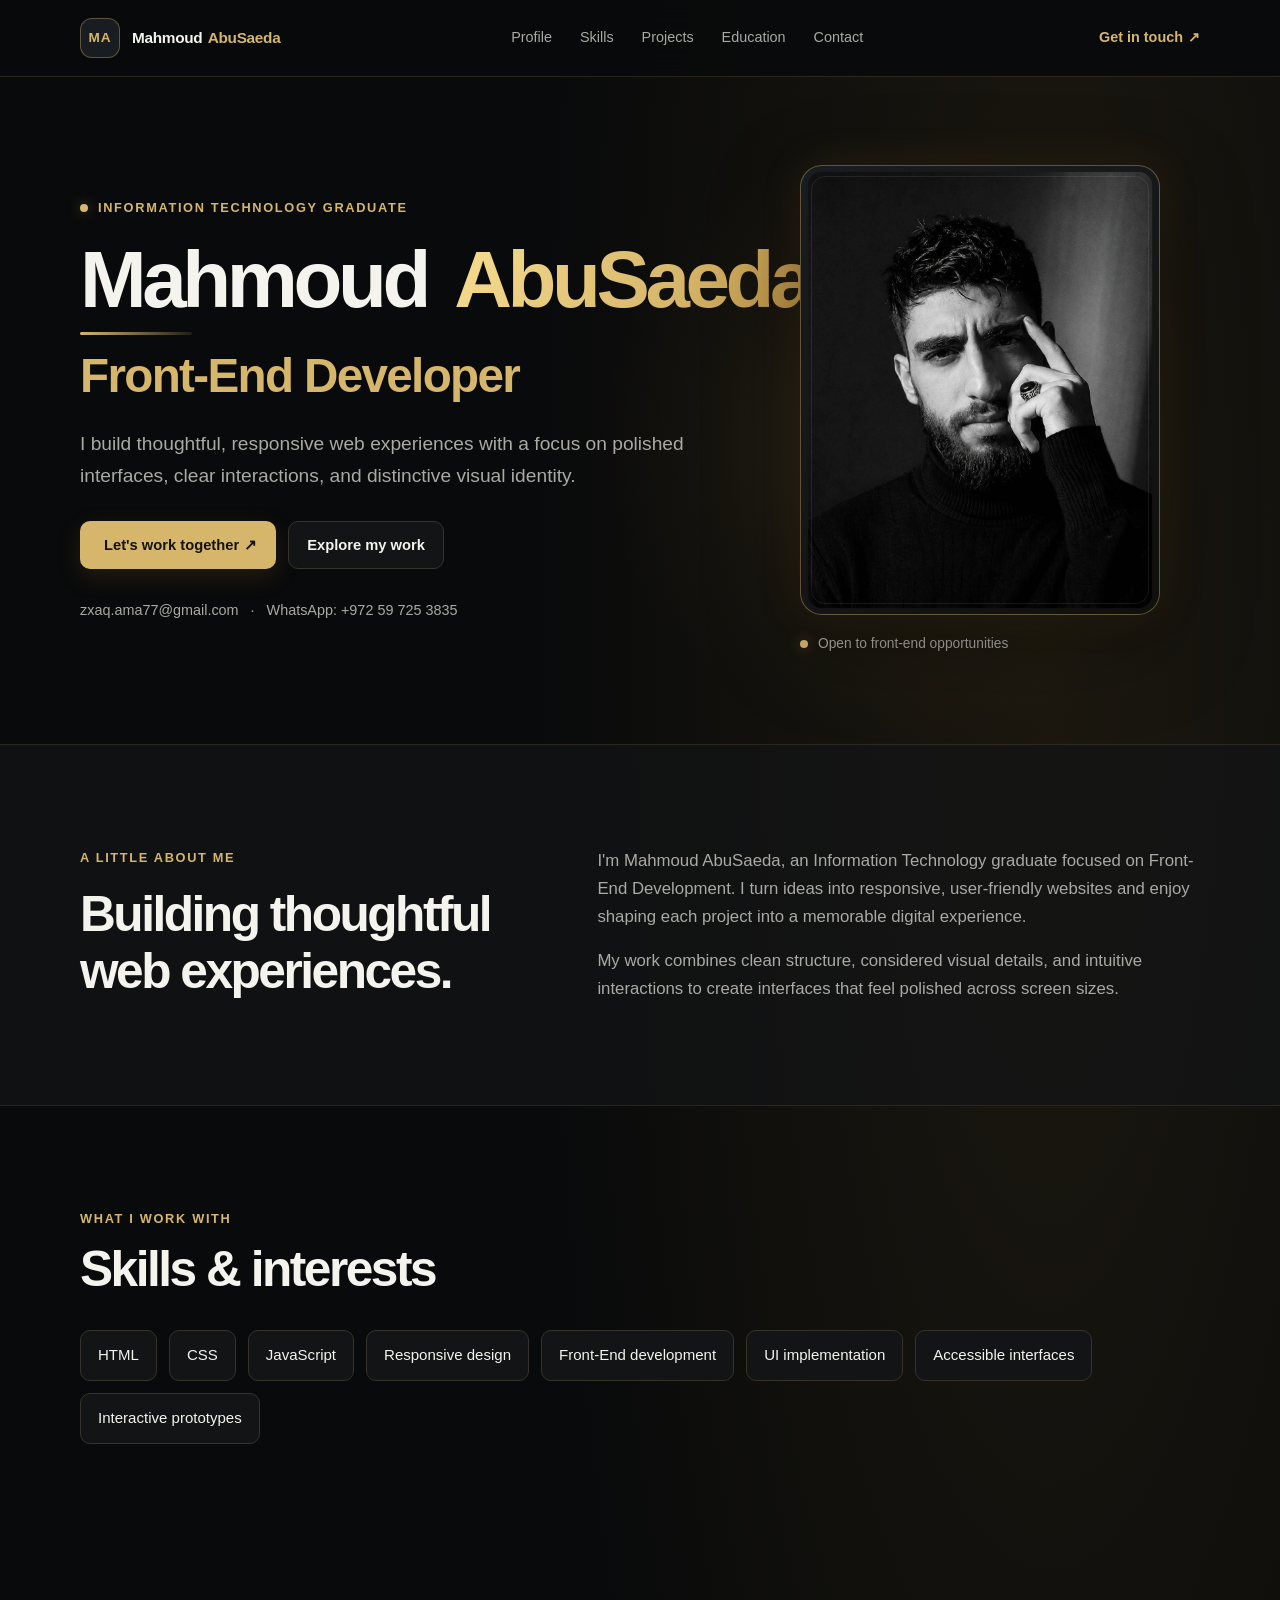
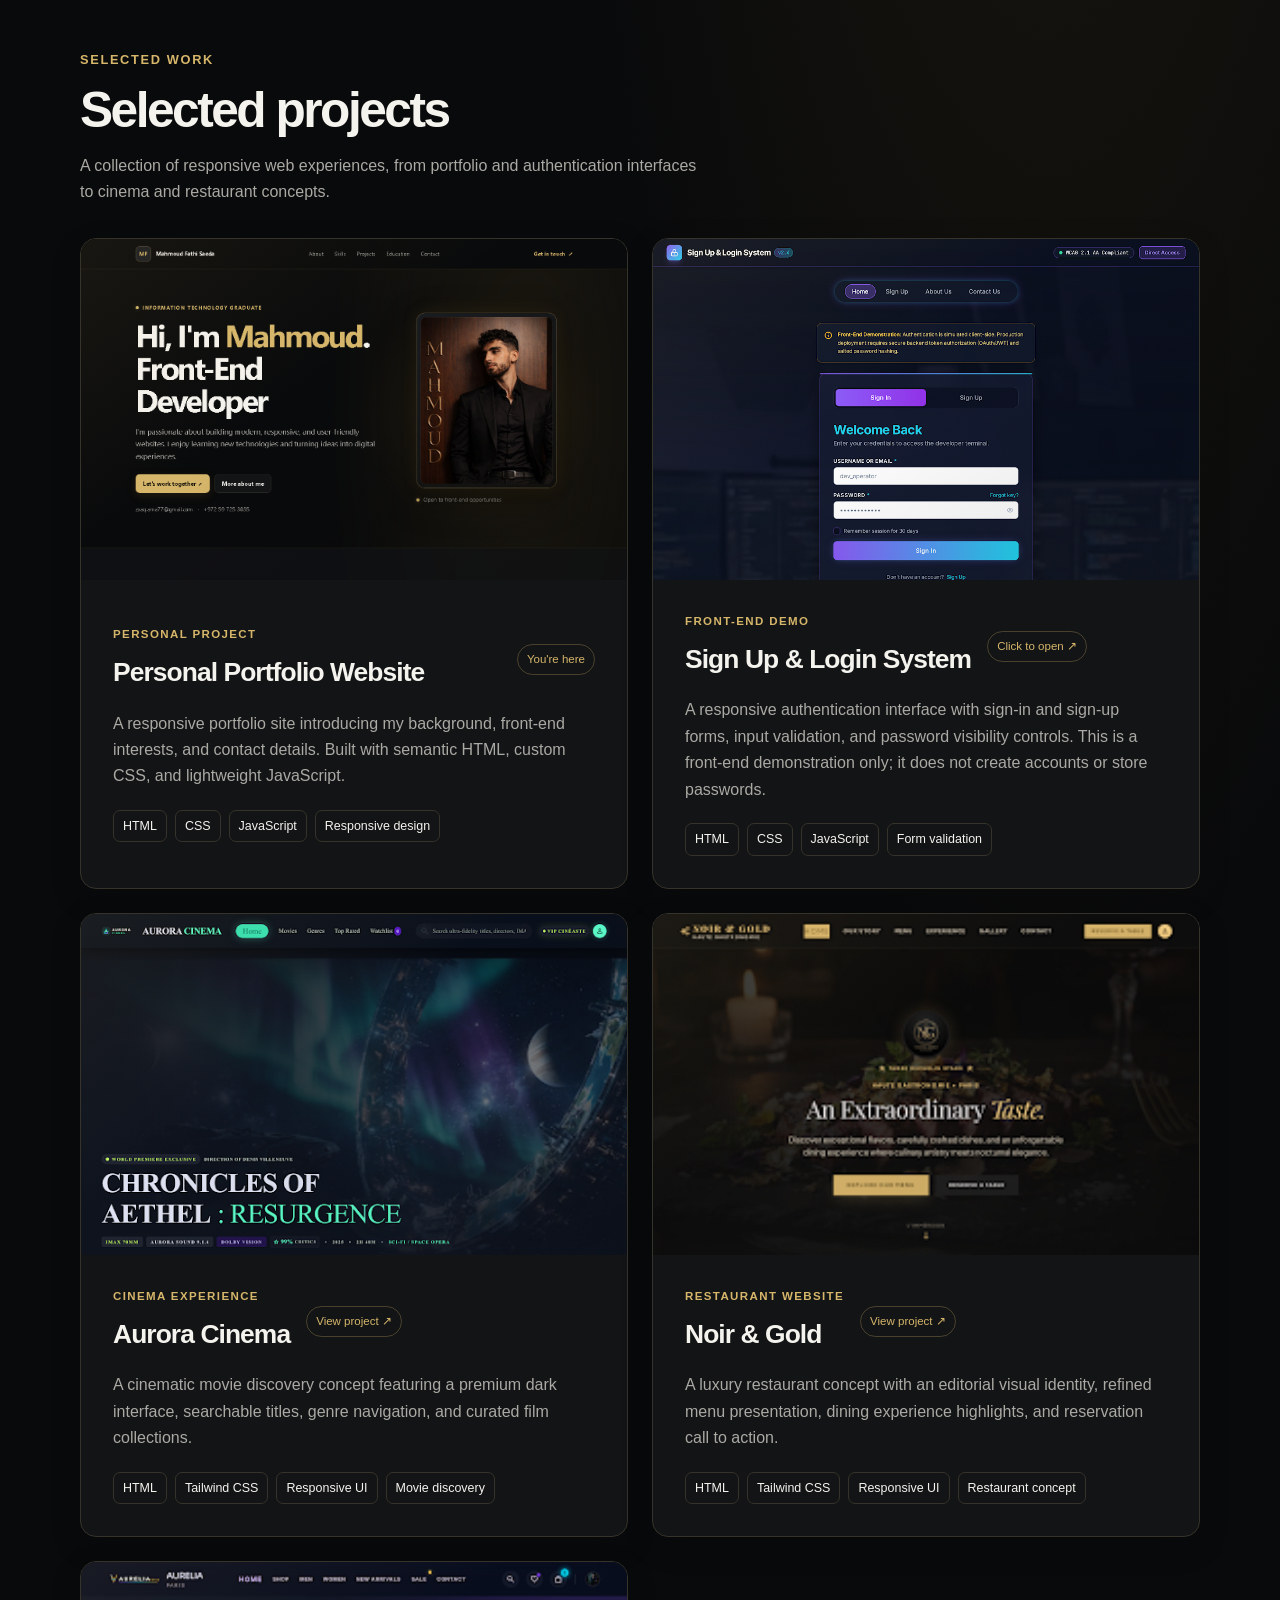
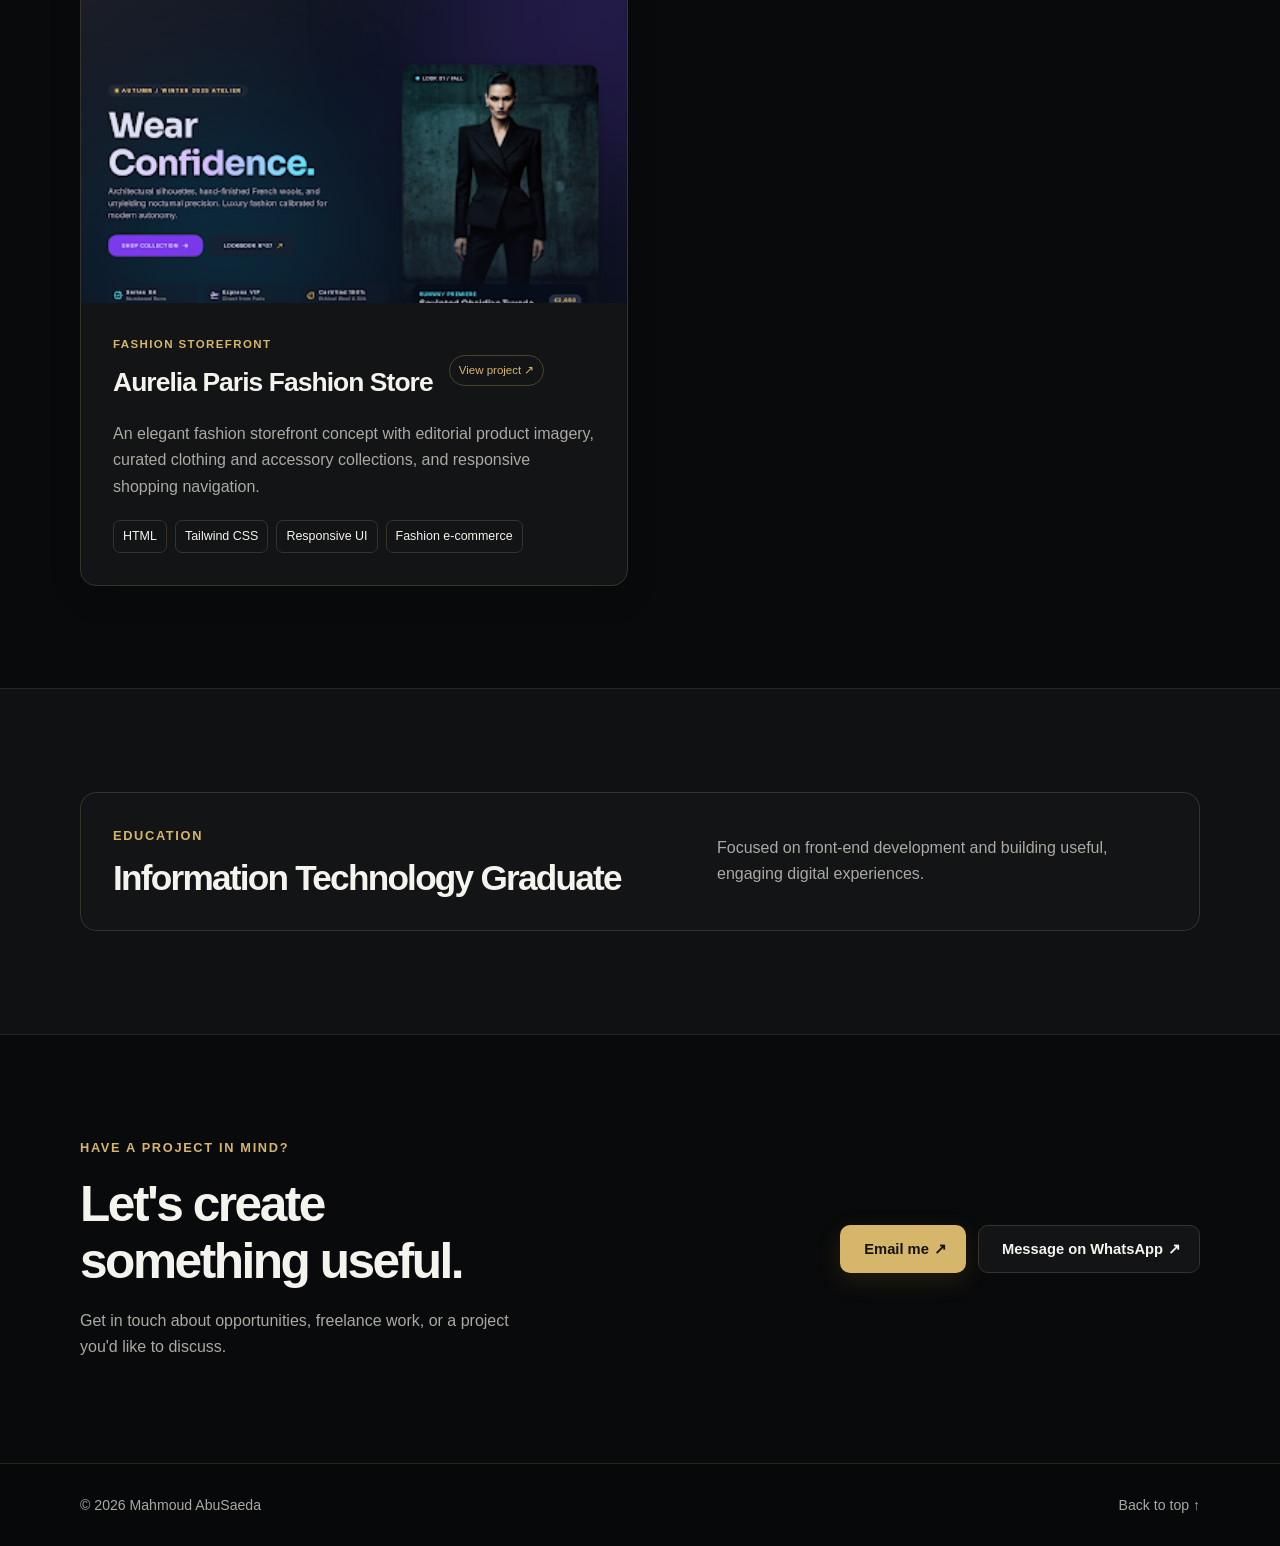
==== commit 948652f5: "Add files via upload" ====
--- a/index.html
+++ b/index.html
@@ -14,8 +14,8 @@
   <header class="site-header">
     <div class="container header-content">
       <a class="brand" href="#home" aria-label="Mahmoud AbuSaeda, home">
-        <span class="brand-mark">MA</span>
-        <span class="brand-name">Mahmoud AbuSaeda</span>
+        <span class="brand-mark" aria-hidden="true">MA</span>
+        <span class="brand-name"><span>Mahmoud</span><span class="brand-surname">AbuSaeda</span></span>
       </a>
 
       <button class="menu-toggle" type="button" aria-expanded="false" aria-controls="site-navigation">
@@ -38,7 +38,10 @@
       <div class="container hero-layout">
         <div class="hero-copy">
           <p class="eyebrow"><span class="status-dot"></span><span>Information Technology Graduate</span></p>
-          <h1><span>Mahmoud</span> <span>AbuSaeda</span><br><span>Front-End Developer</span></h1>
+          <h1>
+            <span class="hero-name"><span class="hero-first-name">Mahmoud</span><span class="hero-surname">AbuSaeda</span></span>
+            <span class="hero-role">Front-End Developer</span>
+          </h1>
           <p class="hero-intro">
             <span>I build thoughtful, responsive web experiences with a focus on polished interfaces, clear interactions, and distinctive visual identity.</span>
           </p>
@@ -55,7 +58,7 @@
 
         <figure class="portrait" data-reveal>
           <div class="portrait-frame" data-image-motion>
-            <img src="img/mahmoud2.jpg" alt="Portrait of Mahmoud AbuSaeda" fetchpriority="high">
+            <img src="img/mahmoud.jpeg" alt="Portrait of Mahmoud AbuSaeda" fetchpriority="high">
           </div>
           <figcaption><span class="status-dot"></span><span>Open to front-end opportunities</span></figcaption>
         </figure>
--- a/styles.css
+++ b/styles.css
@@ -18,13 +18,12 @@
 
 html {
   scroll-behavior: smooth;
-  scroll-padding-top: 88px;
+  scroll-padding-top: 16px;
 }
 
 body {
   min-width: 320px;
   margin: 0;
-  padding-top: 76px;
   background:
     radial-gradient(ellipse at 82% 13%, rgba(169, 130, 50, 0.12), transparent 32rem),
     var(--background);
@@ -53,9 +52,8 @@
 }
 
 .site-header {
-  position: fixed;
-  z-index: 50;
-  inset: 0 0 auto;
+  position: relative;
+  z-index: 10;
   border-bottom: 1px solid rgba(214, 182, 106, 0.16);
   background: rgba(9, 10, 11, 0.92);
   backdrop-filter: blur(16px);
@@ -76,6 +74,17 @@
   font-size: 0.96rem;
   font-weight: 700;
   letter-spacing: -0.02em;
+}
+
+.brand-name {
+  display: inline-flex;
+  flex-wrap: wrap;
+  gap: 0 0.35em;
+  white-space: nowrap;
+}
+
+.brand-surname {
+  color: var(--gold);
 }
 
 .brand-mark {
@@ -202,8 +211,60 @@
   line-height: 1.04;
 }
 
-h1 span {
+.hero-name,
+.hero-role {
+  display: block;
+}
+
+.hero-name {
+  position: relative;
+  display: flex;
+  flex-wrap: nowrap;
+  align-items: baseline;
+  gap: 0 0.16em;
+  width: fit-content;
+  max-width: 100%;
+  margin-bottom: 12px;
+  padding-bottom: 12px;
+  font-size: clamp(2.5rem, 6.5vw, 5rem);
+  letter-spacing: -0.055em;
+  line-height: 1.08;
+  white-space: nowrap;
+  overflow-wrap: normal;
+}
+
+.hero-name > span {
+  flex: 0 0 auto;
+  white-space: nowrap;
+}
+
+.hero-name::after {
+  position: absolute;
+  bottom: 0;
+  left: 0;
+  width: clamp(56px, 18%, 112px);
+  height: 3px;
+  border-radius: 999px;
+  background: linear-gradient(90deg, var(--gold), rgba(214, 182, 106, 0.12));
+  content: "";
+}
+
+.hero-first-name {
+  color: var(--text);
+}
+
+.hero-surname {
+  margin-left: 0.18em;
+  background: linear-gradient(110deg, #f3d88b 8%, var(--gold) 62%, #b88d3f 100%);
+  background-clip: text;
+  -webkit-text-fill-color: transparent;
+}
+
+.hero-role {
   color: var(--gold);
+  font-size: 0.62em;
+  letter-spacing: -0.035em;
+  line-height: 1.2;
 }
 
 .hero-intro {
@@ -596,10 +657,6 @@
 }
 
 @media (max-width: 860px) {
-  body {
-    padding-top: 68px;
-  }
-
   .container {
     width: min(100% - 40px, var(--content-width));
   }
@@ -707,12 +764,14 @@
   }
 
   .brand {
-    gap: 9px;
+    gap: 8px;
     font-size: 0.72rem;
   }
 
   .brand-name {
-    display: none;
+    flex-direction: row;
+    gap: 0 0.25em;
+    line-height: 1.2;
   }
 
   .brand-mark {
@@ -735,6 +794,14 @@
 
   h1 {
     font-size: clamp(2.25rem, 10vw, 2.8rem);
+  }
+
+  .hero-name {
+    font-size: clamp(1.6rem, 8.5vw, 3.1rem);
+  }
+
+  .hero-surname {
+    margin-left: 0;
   }
 
   .hero-actions,
